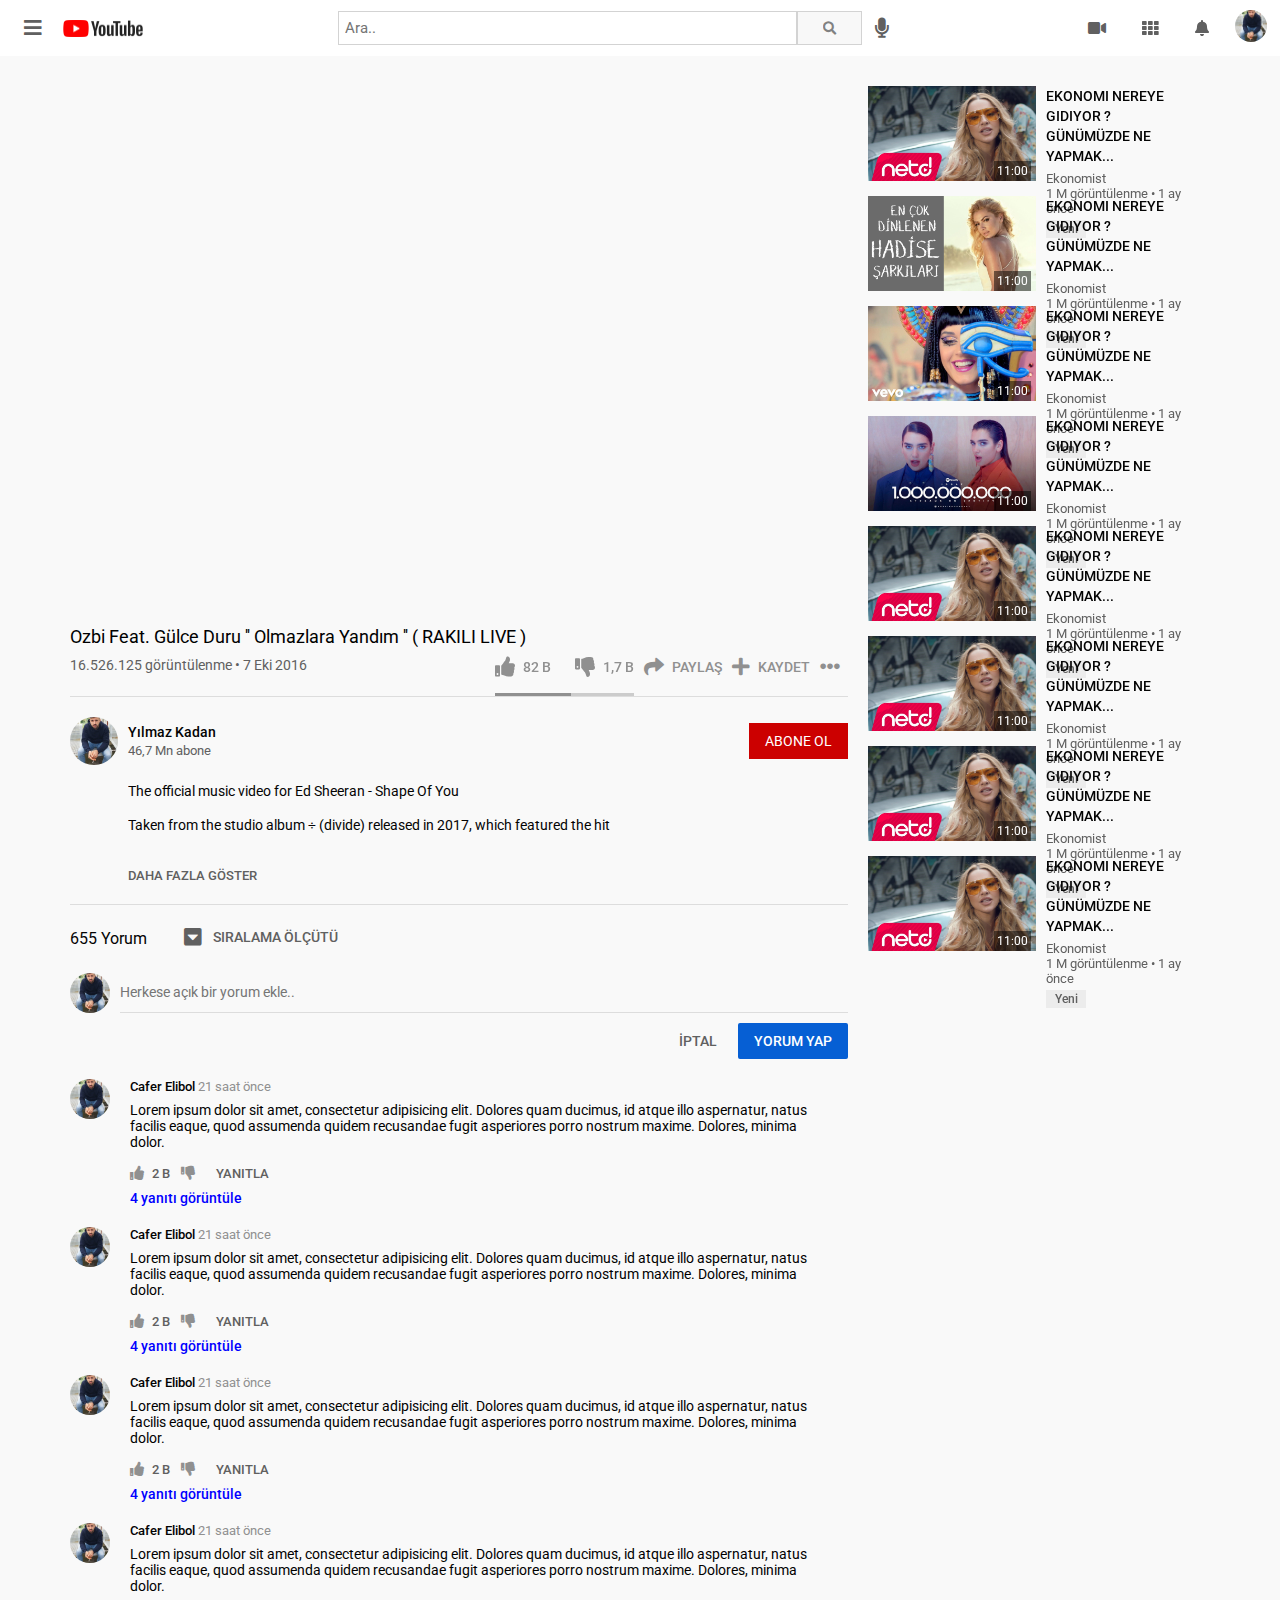
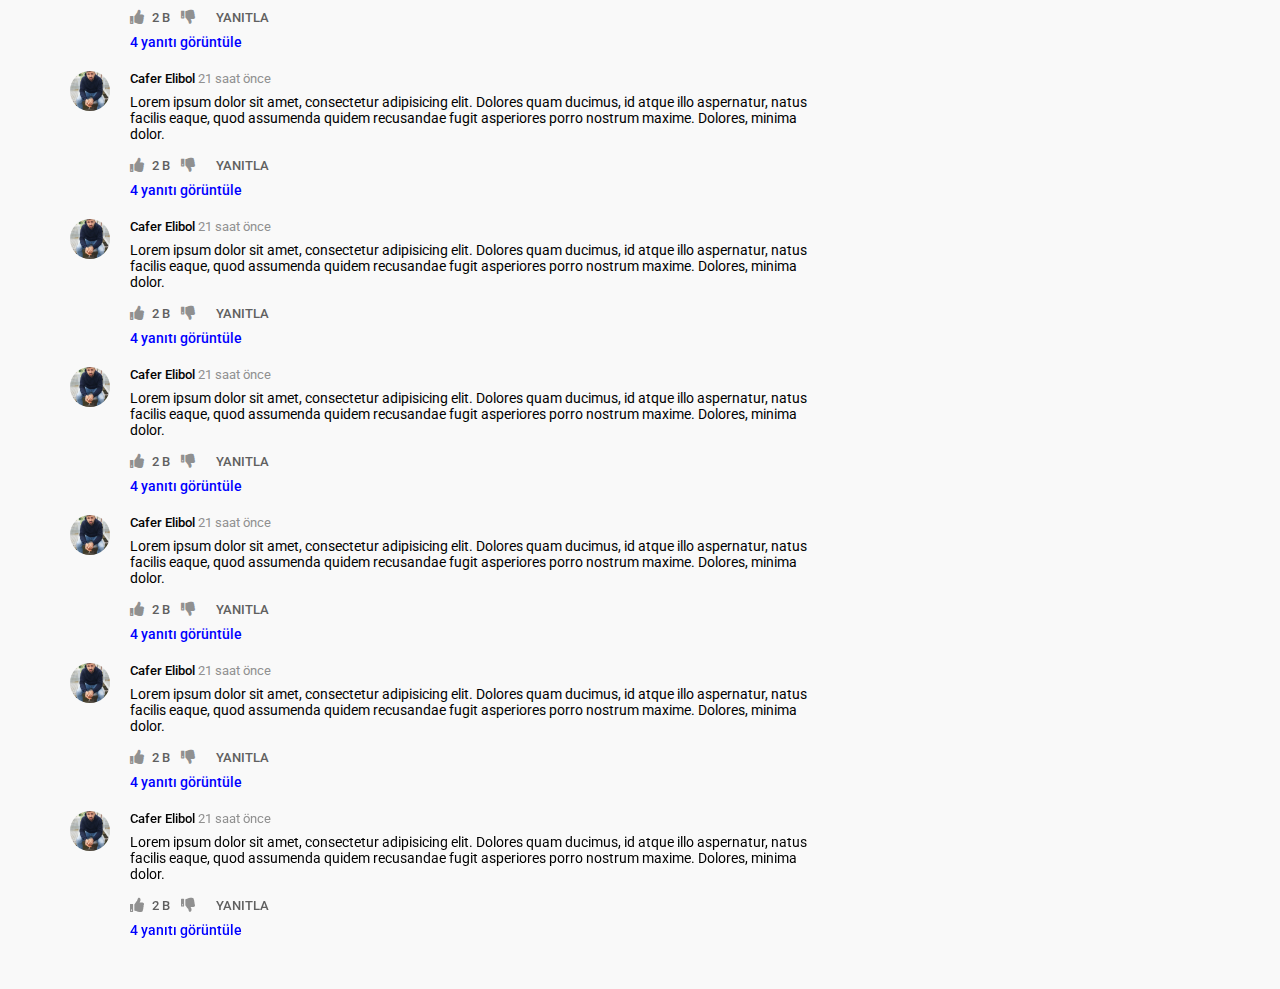
==== video-details.html @ dce6802c "Version one , not include responsive" ====
<!DOCTYPE html>
<html lang="en">

<head>
    <meta charset="UTF-8">
    <meta name="viewport" content="width=device-width, initial-scale=1.0">
    <link rel="stylesheet" href="style/style.css">
    <link rel="stylesheet" href="style/video-details.css">
    <link rel="stylesheet" href="https://cdnjs.cloudflare.com/ajax/libs/font-awesome/5.15.2/css/all.min.css">
    <title>Youtube Website Design</title>
</head>

<body>
    <header class="header-top">
        <div class="container">
            <div class="logo">
                <i class="fas fa-bars" id="bars"></i>
                <a href="index.html"><img src="img/YouTube-Logo.png" alt=""></a>
            </div>
            <div class="search-box">
                <form action="">
                    <input type="text" placeholder="Ara..">
                    <button type="submit"><i class="fas fa-search"></i></button>
                    <a href=""><i class="fas fa-microphone"></i></a>
                </form>
            </div>
            <nav class="header-nav">
                <ul>
                    <li>
                        <a href=""><i class="fas fa-video"></i></a>
                    </li>
                    <li>
                        <a href=""><i class="fas fa-th"></i></a>
                    </li>
                    <li>
                        <a href=""><i class="fas fa-bell"></i></a>
                    </li>
                    <li>
                        <a href=""><img src="img/avatar.jpg" alt="" class="avatar-img"></a>
                    </li>
                </ul>
            </nav>
        </div>
    </header>
    <!-- HEADER FINISH -->

    <!-- SIDEBAR -->
    <main class="main">
        <div class="sidebar video-details-sidebar">
            <ul>
                <li>
                    <a href="index.html">
                        <i class="fas fa-home"></i>
                        <span>Ana Sayfa</span>
                    </a>
                </li>
                <li>
                    <a href="">
                        <i class="fas fa-fire"></i>
                        <span>Trendler</span>
                    </a>
                </li>
                <li>
                    <a href="">
                        <i class="fab fa-youtube"></i>
                        <span>Abonelikler</span>
                    </a>
                </li>
            </ul>
            <hr>
            <ul>
                <li>
                    <a href="">
                        <i class="fas fa-book"></i>
                        <span>Kitaplık</span>
                    </a>
                </li>
                <li>
                    <a href="">
                        <i class="fas fa-history"></i>
                        <span>Geçmiş</span>
                    </a>
                </li>
                <li>
                    <a href="">
                        <i class="fas fa-play"></i>
                        <span>Videolarınız</span>
                    </a>
                </li>
                <li>
                    <a href="">
                        <i class="fas fa-history"></i>
                        <span>Daha sonra izle</span>
                    </a>
                </li>
                <li>
                    <a href="">
                        <i class="fas fa-thumbs-up"></i>
                        <span>Beğendiğim videolar</span>
                    </a>
                </li>
                <li>
                    <a href="">
                        <i class="fas fa-chevron-down"></i>
                        <span>Daha fazla göster</span>
                    </a>
                </li>
            </ul>
            <hr>
            <ul class="subscribe-list">
                <li>
                    <h5>ABONELİKLER</h5>
                </li>
                <li>
                    <a href=""> <img src="img/avatar.jpg" alt="" class="avatar-img">
                        <span>Kafalar</span>
                        <i class="fas fa-satellite-dish stream"></i>
                    </a>
                </li>
                <li>
                    <a href=""> <img src="img/avatar.jpg" alt="" class="avatar-img">
                        <span>Kafalar</span></a>
                </li>
                <li>
                    <a href=""> <img src="img/avatar.jpg" alt="" class="avatar-img">
                        <span>Kafalar</span></a>
                </li>
                <li>
                    <a href=""> <img src="img/avatar.jpg" alt="" class="avatar-img">
                        <span>Kafalar</span></a>
                </li>
                <li>
                    <a href=""> <img src="img/avatar.jpg" alt="" class="avatar-img">
                        <span>Kafalar</span></a>
                </li>
                <li>
                    <a href=""> <img src="img/avatar.jpg" alt="" class="avatar-img">
                        <span>Kafalar</span></a>
                </li>
                <li>
                    <a href=""> <img src="img/avatar.jpg" alt="" class="avatar-img">
                        <span>Kafalar</span></a>
                </li>
            </ul>
        </div>
        <!-- SIDEBAR FINISH -->
        <!-- CONTENT  -->
        <div class="content">
            <div class="left-section">
                <div class="video">
                    <iframe width="100%" height="100%" src="https://www.youtube.com/embed/ZiZeIERGuvA" frameborder="0"
                        allow="accelerometer; autoplay; clipboard-write; encrypted-media; gyroscope; picture-in-picture"
                        allowfullscreen></iframe>
                </div>
                <div class="video-meta">
                    <div class="meta">
                        <h2 class="video-title">Ozbi Feat. Gülce Duru '' Olmazlara Yandım '' ( RAKILI LIVE )</h2>
                        <div class="analytics">
                            <div class="view">
                                <span class="video-view">16.526.125 görüntülenme</span>
                                <span class="video-time"> • 7 Eki 2016</span>
                            </div>
                            <div class="analytics-icon">
                                <div class="like-dislike">
                                    <span class="align-span">
                                        <i class="fas fa-thumbs-up"></i>
                                        <span>82 B</span>
                                    </span>
                                    <span class="align-span">
                                        <i class="fas fa-thumbs-down"></i>
                                        <span class="dislike-span">1,7 B</span>
                                    </span>
                                </div>
                                <span class="">
                                    <span class="align-span">
                                        <i class="fas fa-share"></i>
                                        <span>PAYLAŞ</span>
                                    </span>
                                </span>
                                <span class="">
                                    <span class="align-span">
                                        <i class="fas fa-plus"></i>
                                        <span>KAYDET</span>
                                    </span>
                                </span>
                                <i class="fas fa-ellipsis-h"></i>
                            </div>
                        </div>
                    </div>
                </div>
                <!-- VIDEO DESCRIPTION START -->
                <div class="video-description">
                    <div class="video-info">
                        <img src="img/avatar.jpg" alt="" class="video-avatar">
                        <div class="video-author">
                            <a href="">
                                <h3>Yılmaz Kadan</h3>
                            </a>
                            <span>46,7 Mn abone</span>
                        </div>
                        <a href="" class="subscribe-button">Abone Ol</a>
                    </div>
                    <div class="video-text">
                        <p>The official music video for Ed Sheeran - Shape Of You</p>
                        <p>Taken from the studio album ÷ (divide) released in 2017, which featured the hit singles
                            'Castle on the Hill', 'Shape of You', 'Galway Girl', ‘Perfect’ & 'Happier'. </p>
                        <br>
                        <p>Subscribe to the Ed Sheeran channel for all the best and latest official music videos, behind
                            the scenes and live performances. 
                            http://bit.ly/SubscribeToEdSheeran​ </p>
                    </div>
                    <span class="show-more">DAHA FAZLA GÖSTER</span>
                </div>
                <!-- VIDEO DESCRIPTION FINISH -->
                <!-- ADD COMMENT SECTION -->
                <div class="add-comment">
                    <div class="comment-analytics">
                        <span class="comment-count">655 Yorum</span>
                        <span class="comment-ranking">
                            <i class="fas fa-caret-square-down"></i>
                            <span>Sıralama Ölçütü</span>
                        </span>
                    </div>
                    <div class="comment-inputs">
                        <form action="">
                            <div class="inputs">
                                <img src="img/avatar.jpg" alt="" class="avatar-img">
                                <input type="text" class="comment-input" placeholder="Herkese açık bir yorum ekle..">
                            </div>
                            <div class="buttons">
                                <a href="" class="btn" id="cancel-button">İPTAL</a>
                                <a href="" class="btn btn-blue" id="send-comment-button">YORUM YAP</a>
                            </div>
                        </form>
                    </div>
                </div>
                <!-- ADD COMMENT SECTION FINISH -->
                <!-- COMMENTS -->
                <div class="comments">
                    <div class="comment-main">
                        <div class="comment">
                            <img src="img/avatar.jpg" alt="" class="avatar-img">
                            <div class="comment-include">
                                <div class="header">
                                    <span class="comment-name">Cafer Elibol</span>
                                    <span class="comment-date">21 saat önce</span>
                                </div>
                                <p class="comment-p">
                                    Lorem ipsum dolor sit amet, consectetur adipisicing elit. Dolores quam ducimus,
                                    id
                                    atque
                                    illo aspernatur, natus facilis eaque, quod assumenda quidem recusandae fugit
                                    asperiores
                                    porro nostrum maxime. Dolores, minima dolor.
                                </p>
                                <div class="like-dislike">
                                    <i class="fas fa-thumbs-up"></i><span>2 B</span>
                                    <i class="fas fa-thumbs-down"></i>
                                    <span class="reply" id="reply">YANITLA</span>
                                    <div class="reply-dialog">
                                        <form action="">
                                            <div class="inputs">
                                                <img src="img/avatar.jpg" alt="" class="avatar-img">
                                                <input type="text" class="comment-input"
                                                    placeholder="Herkese açık bir yorum ekle..">
                                            </div>
                                            <div class="buttons">
                                                <a href="" class="btn" id="cancel-button">İPTAL</a>
                                                <a href="" class="btn btn-blue" id="send-comment-button">YORUM YAP</a>
                                            </div>
                                        </form>
                                    </div>
                                </div>
                                <span class="show-sub-comment" id="show-sub-comment">4 yanıtı görüntüle</span>                               
                            </div>
                        </div>    
                    </div>
                    
                    <div class="comment-main sub-comment">
                        <div class="comment">
                            <img src="img/avatar.jpg" alt="" class="avatar-img">
                            <div class="comment-include">
                                <div class="header">
                                    <span class="comment-name">Cafer Elibol</span>
                                    <span class="comment-date">21 saat önce</span>
                                </div>
                                <p class="comment-p">
                                    Lorem ipsum dolor sit amet, consectetur adipisicing elit. Dolores quam ducimus,
                                    id
                                    atque
                                    illo aspernatur, natus facilis eaque, quod assumenda quidem recusandae fugit
                                    asperiores
                                    porro nostrum maxime. Dolores, minima dolor.
                                </p>
                                <div class="like-dislike">
                                    <i class="fas fa-thumbs-up"></i><span>2 B</span>
                                    <i class="fas fa-thumbs-down"></i>
                                    <span class="reply" id="reply">YANITLA</span>
                                    <div class="reply-dialog">
                                        <form action="">
                                            <div class="inputs">
                                                <img src="img/avatar.jpg" alt="" class="avatar-img">
                                                <input type="text" class="comment-input"
                                                    placeholder="Herkese açık bir yorum ekle..">
                                            </div>
                                            <div class="buttons">
                                                <a href="" class="btn" id="cancel-button">İPTAL</a>
                                                <a href="" class="btn btn-blue" id="send-comment-button">YORUM YAP</a>
                                            </div>
                                        </form>
                                    </div>
                                </div>
                            </div>
                        </div>
                        <div class="comment">
                            <img src="img/avatar.jpg" alt="" class="avatar-img">
                            <div class="comment-include">
                                <div class="header">
                                    <span class="comment-name">Cafer Elibol</span>
                                    <span class="comment-date">21 saat önce</span>
                                </div>
                                <p class="comment-p">
                                    Lorem ipsum dolor sit amet, consectetur adipisicing elit. Dolores quam ducimus,
                                    id
                                    atque
                                    illo aspernatur, natus facilis eaque, quod assumenda quidem recusandae fugit
                                    asperiores
                                    porro nostrum maxime. Dolores, minima dolor.
                                </p>
                                <div class="like-dislike">
                                    <i class="fas fa-thumbs-up"></i><span>2 B</span>
                                    <i class="fas fa-thumbs-down"></i>
                                    <span class="reply" id="reply">YANITLA</span>
                                    <div class="reply-dialog">
                                        <form action="">
                                            <div class="inputs">
                                                <img src="img/avatar.jpg" alt="" class="avatar-img">
                                                <input type="text" class="comment-input"
                                                    placeholder="Herkese açık bir yorum ekle..">
                                            </div>
                                            <div class="buttons">
                                                <a href="" class="btn" id="cancel-button">İPTAL</a>
                                                <a href="" class="btn btn-blue" id="send-comment-button">YORUM YAP</a>
                                            </div>
                                        </form>
                                    </div>
                                </div>
                            </div>
                        </div>
                    </div>
                    <div class="comment-main">
                        <div class="comment">
                            <img src="img/avatar.jpg" alt="" class="avatar-img">
                            <div class="comment-include">
                                <div class="header">
                                    <span class="comment-name">Cafer Elibol</span>
                                    <span class="comment-date">21 saat önce</span>
                                </div>
                                <p class="comment-p">
                                    Lorem ipsum dolor sit amet, consectetur adipisicing elit. Dolores quam ducimus,
                                    id
                                    atque
                                    illo aspernatur, natus facilis eaque, quod assumenda quidem recusandae fugit
                                    asperiores
                                    porro nostrum maxime. Dolores, minima dolor.
                                </p>
                                <div class="like-dislike">
                                    <i class="fas fa-thumbs-up"></i><span>2 B</span>
                                    <i class="fas fa-thumbs-down"></i>
                                    <span class="reply" id="reply">YANITLA</span>
                                    <div class="reply-dialog">
                                        <form action="">
                                            <div class="inputs">
                                                <img src="img/avatar.jpg" alt="" class="avatar-img">
                                                <input type="text" class="comment-input"
                                                    placeholder="Herkese açık bir yorum ekle..">
                                            </div>
                                            <div class="buttons">
                                                <a href="" class="btn" id="cancel-button">İPTAL</a>
                                                <a href="" class="btn btn-blue" id="send-comment-button">YORUM YAP</a>
                                            </div>
                                        </form>
                                    </div>
                                </div>
                                <span class="show-sub-comment" id="show-sub-comment">4 yanıtı görüntüle</span>                               
                            </div>
                        </div>    
                    </div>
                    <div class="comment-main">
                        <div class="comment">
                            <img src="img/avatar.jpg" alt="" class="avatar-img">
                            <div class="comment-include">
                                <div class="header">
                                    <span class="comment-name">Cafer Elibol</span>
                                    <span class="comment-date">21 saat önce</span>
                                </div>
                                <p class="comment-p">
                                    Lorem ipsum dolor sit amet, consectetur adipisicing elit. Dolores quam ducimus,
                                    id
                                    atque
                                    illo aspernatur, natus facilis eaque, quod assumenda quidem recusandae fugit
                                    asperiores
                                    porro nostrum maxime. Dolores, minima dolor.
                                </p>
                                <div class="like-dislike">
                                    <i class="fas fa-thumbs-up"></i><span>2 B</span>
                                    <i class="fas fa-thumbs-down"></i>
                                    <span class="reply" id="reply">YANITLA</span>
                                    <div class="reply-dialog">
                                        <form action="">
                                            <div class="inputs">
                                                <img src="img/avatar.jpg" alt="" class="avatar-img">
                                                <input type="text" class="comment-input"
                                                    placeholder="Herkese açık bir yorum ekle..">
                                            </div>
                                            <div class="buttons">
                                                <a href="" class="btn" id="cancel-button">İPTAL</a>
                                                <a href="" class="btn btn-blue" id="send-comment-button">YORUM YAP</a>
                                            </div>
                                        </form>
                                    </div>
                                </div>
                                <span class="show-sub-comment" id="show-sub-comment">4 yanıtı görüntüle</span>                               
                            </div>
                        </div>    
                    </div>
                    <div class="comment-main">
                        <div class="comment">
                            <img src="img/avatar.jpg" alt="" class="avatar-img">
                            <div class="comment-include">
                                <div class="header">
                                    <span class="comment-name">Cafer Elibol</span>
                                    <span class="comment-date">21 saat önce</span>
                                </div>
                                <p class="comment-p">
                                    Lorem ipsum dolor sit amet, consectetur adipisicing elit. Dolores quam ducimus,
                                    id
                                    atque
                                    illo aspernatur, natus facilis eaque, quod assumenda quidem recusandae fugit
                                    asperiores
                                    porro nostrum maxime. Dolores, minima dolor.
                                </p>
                                <div class="like-dislike">
                                    <i class="fas fa-thumbs-up"></i><span>2 B</span>
                                    <i class="fas fa-thumbs-down"></i>
                                    <span class="reply" id="reply">YANITLA</span>
                                    <div class="reply-dialog">
                                        <form action="">
                                            <div class="inputs">
                                                <img src="img/avatar.jpg" alt="" class="avatar-img">
                                                <input type="text" class="comment-input"
                                                    placeholder="Herkese açık bir yorum ekle..">
                                            </div>
                                            <div class="buttons">
                                                <a href="" class="btn" id="cancel-button">İPTAL</a>
                                                <a href="" class="btn btn-blue" id="send-comment-button">YORUM YAP</a>
                                            </div>
                                        </form>
                                    </div>
                                </div>
                                <span class="show-sub-comment" id="show-sub-comment">4 yanıtı görüntüle</span>                               
                            </div>
                        </div>    
                    </div>
                    <div class="comment-main">
                        <div class="comment">
                            <img src="img/avatar.jpg" alt="" class="avatar-img">
                            <div class="comment-include">
                                <div class="header">
                                    <span class="comment-name">Cafer Elibol</span>
                                    <span class="comment-date">21 saat önce</span>
                                </div>
                                <p class="comment-p">
                                    Lorem ipsum dolor sit amet, consectetur adipisicing elit. Dolores quam ducimus,
                                    id
                                    atque
                                    illo aspernatur, natus facilis eaque, quod assumenda quidem recusandae fugit
                                    asperiores
                                    porro nostrum maxime. Dolores, minima dolor.
                                </p>
                                <div class="like-dislike">
                                    <i class="fas fa-thumbs-up"></i><span>2 B</span>
                                    <i class="fas fa-thumbs-down"></i>
                                    <span class="reply" id="reply">YANITLA</span>
                                    <div class="reply-dialog">
                                        <form action="">
                                            <div class="inputs">
                                                <img src="img/avatar.jpg" alt="" class="avatar-img">
                                                <input type="text" class="comment-input"
                                                    placeholder="Herkese açık bir yorum ekle..">
                                            </div>
                                            <div class="buttons">
                                                <a href="" class="btn" id="cancel-button">İPTAL</a>
                                                <a href="" class="btn btn-blue" id="send-comment-button">YORUM YAP</a>
                                            </div>
                                        </form>
                                    </div>
                                </div>
                                <span class="show-sub-comment" id="show-sub-comment">4 yanıtı görüntüle</span>                               
                            </div>
                        </div>    
                    </div>
                    <div class="comment-main">
                        <div class="comment">
                            <img src="img/avatar.jpg" alt="" class="avatar-img">
                            <div class="comment-include">
                                <div class="header">
                                    <span class="comment-name">Cafer Elibol</span>
                                    <span class="comment-date">21 saat önce</span>
                                </div>
                                <p class="comment-p">
                                    Lorem ipsum dolor sit amet, consectetur adipisicing elit. Dolores quam ducimus,
                                    id
                                    atque
                                    illo aspernatur, natus facilis eaque, quod assumenda quidem recusandae fugit
                                    asperiores
                                    porro nostrum maxime. Dolores, minima dolor.
                                </p>
                                <div class="like-dislike">
                                    <i class="fas fa-thumbs-up"></i><span>2 B</span>
                                    <i class="fas fa-thumbs-down"></i>
                                    <span class="reply" id="reply">YANITLA</span>
                                    <div class="reply-dialog">
                                        <form action="">
                                            <div class="inputs">
                                                <img src="img/avatar.jpg" alt="" class="avatar-img">
                                                <input type="text" class="comment-input"
                                                    placeholder="Herkese açık bir yorum ekle..">
                                            </div>
                                            <div class="buttons">
                                                <a href="" class="btn" id="cancel-button">İPTAL</a>
                                                <a href="" class="btn btn-blue" id="send-comment-button">YORUM YAP</a>
                                            </div>
                                        </form>
                                    </div>
                                </div>
                                <span class="show-sub-comment" id="show-sub-comment">4 yanıtı görüntüle</span>                               
                            </div>
                        </div>    
                    </div>
                    <div class="comment-main">
                        <div class="comment">
                            <img src="img/avatar.jpg" alt="" class="avatar-img">
                            <div class="comment-include">
                                <div class="header">
                                    <span class="comment-name">Cafer Elibol</span>
                                    <span class="comment-date">21 saat önce</span>
                                </div>
                                <p class="comment-p">
                                    Lorem ipsum dolor sit amet, consectetur adipisicing elit. Dolores quam ducimus,
                                    id
                                    atque
                                    illo aspernatur, natus facilis eaque, quod assumenda quidem recusandae fugit
                                    asperiores
                                    porro nostrum maxime. Dolores, minima dolor.
                                </p>
                                <div class="like-dislike">
                                    <i class="fas fa-thumbs-up"></i><span>2 B</span>
                                    <i class="fas fa-thumbs-down"></i>
                                    <span class="reply" id="reply">YANITLA</span>
                                    <div class="reply-dialog">
                                        <form action="">
                                            <div class="inputs">
                                                <img src="img/avatar.jpg" alt="" class="avatar-img">
                                                <input type="text" class="comment-input"
                                                    placeholder="Herkese açık bir yorum ekle..">
                                            </div>
                                            <div class="buttons">
                                                <a href="" class="btn" id="cancel-button">İPTAL</a>
                                                <a href="" class="btn btn-blue" id="send-comment-button">YORUM YAP</a>
                                            </div>
                                        </form>
                                    </div>
                                </div>
                                <span class="show-sub-comment" id="show-sub-comment">4 yanıtı görüntüle</span>                               
                            </div>
                        </div>    
                    </div>
                    <div class="comment-main">
                        <div class="comment">
                            <img src="img/avatar.jpg" alt="" class="avatar-img">
                            <div class="comment-include">
                                <div class="header">
                                    <span class="comment-name">Cafer Elibol</span>
                                    <span class="comment-date">21 saat önce</span>
                                </div>
                                <p class="comment-p">
                                    Lorem ipsum dolor sit amet, consectetur adipisicing elit. Dolores quam ducimus,
                                    id
                                    atque
                                    illo aspernatur, natus facilis eaque, quod assumenda quidem recusandae fugit
                                    asperiores
                                    porro nostrum maxime. Dolores, minima dolor.
                                </p>
                                <div class="like-dislike">
                                    <i class="fas fa-thumbs-up"></i><span>2 B</span>
                                    <i class="fas fa-thumbs-down"></i>
                                    <span class="reply" id="reply">YANITLA</span>
                                    <div class="reply-dialog">
                                        <form action="">
                                            <div class="inputs">
                                                <img src="img/avatar.jpg" alt="" class="avatar-img">
                                                <input type="text" class="comment-input"
                                                    placeholder="Herkese açık bir yorum ekle..">
                                            </div>
                                            <div class="buttons">
                                                <a href="" class="btn" id="cancel-button">İPTAL</a>
                                                <a href="" class="btn btn-blue" id="send-comment-button">YORUM YAP</a>
                                            </div>
                                        </form>
                                    </div>
                                </div>
                                <span class="show-sub-comment" id="show-sub-comment">4 yanıtı görüntüle</span>                               
                            </div>
                        </div>    
                    </div>
                    <div class="comment-main">
                        <div class="comment">
                            <img src="img/avatar.jpg" alt="" class="avatar-img">
                            <div class="comment-include">
                                <div class="header">
                                    <span class="comment-name">Cafer Elibol</span>
                                    <span class="comment-date">21 saat önce</span>
                                </div>
                                <p class="comment-p">
                                    Lorem ipsum dolor sit amet, consectetur adipisicing elit. Dolores quam ducimus,
                                    id
                                    atque
                                    illo aspernatur, natus facilis eaque, quod assumenda quidem recusandae fugit
                                    asperiores
                                    porro nostrum maxime. Dolores, minima dolor.
                                </p>
                                <div class="like-dislike">
                                    <i class="fas fa-thumbs-up"></i><span>2 B</span>
                                    <i class="fas fa-thumbs-down"></i>
                                    <span class="reply" id="reply">YANITLA</span>
                                    <div class="reply-dialog">
                                        <form action="">
                                            <div class="inputs">
                                                <img src="img/avatar.jpg" alt="" class="avatar-img">
                                                <input type="text" class="comment-input"
                                                    placeholder="Herkese açık bir yorum ekle..">
                                            </div>
                                            <div class="buttons">
                                                <a href="" class="btn" id="cancel-button">İPTAL</a>
                                                <a href="" class="btn btn-blue" id="send-comment-button">YORUM YAP</a>
                                            </div>
                                        </form>
                                    </div>
                                </div>
                                <span class="show-sub-comment" id="show-sub-comment">4 yanıtı görüntüle</span>                               
                            </div>
                        </div>    
                    </div>
                    <div class="comment-main">
                        <div class="comment">
                            <img src="img/avatar.jpg" alt="" class="avatar-img">
                            <div class="comment-include">
                                <div class="header">
                                    <span class="comment-name">Cafer Elibol</span>
                                    <span class="comment-date">21 saat önce</span>
                                </div>
                                <p class="comment-p">
                                    Lorem ipsum dolor sit amet, consectetur adipisicing elit. Dolores quam ducimus,
                                    id
                                    atque
                                    illo aspernatur, natus facilis eaque, quod assumenda quidem recusandae fugit
                                    asperiores
                                    porro nostrum maxime. Dolores, minima dolor.
                                </p>
                                <div class="like-dislike">
                                    <i class="fas fa-thumbs-up"></i><span>2 B</span>
                                    <i class="fas fa-thumbs-down"></i>
                                    <span class="reply" id="reply">YANITLA</span>
                                    <div class="reply-dialog">
                                        <form action="">
                                            <div class="inputs">
                                                <img src="img/avatar.jpg" alt="" class="avatar-img">
                                                <input type="text" class="comment-input"
                                                    placeholder="Herkese açık bir yorum ekle..">
                                            </div>
                                            <div class="buttons">
                                                <a href="" class="btn" id="cancel-button">İPTAL</a>
                                                <a href="" class="btn btn-blue" id="send-comment-button">YORUM YAP</a>
                                            </div>
                                        </form>
                                    </div>
                                </div>
                                <span class="show-sub-comment" id="show-sub-comment">4 yanıtı görüntüle</span>                               
                            </div>
                        </div>    
                    </div>
                </div>
                <!-- COMMENTS FINISH -->
            </div>
            <!-- RIGHT SIDEBAR -->
            <div class="right-video-sidebar">
                <div class="box mini-box">
                    <div class="img">
                        <a href="video-details.html">
                            <img src="img/maxresdefault (3).jpg" alt="" class="video-img">
                            <span class="time">11:00</span>
                        </a>
                    </div>
                    <div class="video-info">
                        <div class="meta">
                            <a href="video-details.html">
                                <h2 class="video-title">Ekonomi Nereye Gidiyor ? Günümüzde ne yapmak...</h2>
                            </a>
                            <a href="">
                                <h4 class="video-author">Ekonomist</h4>
                            </a>
                            <div class="analytics">
                                <span class="video-view">1 M görüntülenme</span>
                                <span class="video-time"> • 1 ay önce</span>
                            </div>
                            <span class="new">Yeni</span>
                        </div>
                    </div>
                </div>
                <div class="box mini-box">
                    <div class="img">
                        <a href="video-details.html">
                            <img src="img/maxresdefault (2).jpg" alt="" class="video-img">
                            <span class="time">11:00</span>
                        </a>
                    </div>
                    <div class="video-info">
                        <div class="meta">
                            <a href="video-details.html">
                                <h2 class="video-title">Ekonomi Nereye Gidiyor ? Günümüzde ne yapmak...</h2>
                            </a>
                            <a href="">
                                <h4 class="video-author">Ekonomist</h4>
                            </a>
                            <div class="analytics">
                                <span class="video-view">1 M görüntülenme</span>
                                <span class="video-time"> • 1 ay önce</span>
                            </div>
                            <span class="new">Yeni</span>
                        </div>
                    </div>
                </div>
                <div class="box mini-box">
                    <div class="img">
                        <a href="video-details.html">
                            <img src="img/katy_perry.jpg" alt="" class="video-img">
                            <span class="time">11:00</span>
                        </a>
                    </div>
                    <div class="video-info">
                        <div class="meta">
                            <a href="video-details.html">
                                <h2 class="video-title">Ekonomi Nereye Gidiyor ? Günümüzde ne yapmak...</h2>
                            </a>
                            <a href="">
                                <h4 class="video-author">Ekonomist</h4>
                            </a>
                            <div class="analytics">
                                <span class="video-view">1 M görüntülenme</span>
                                <span class="video-time"> • 1 ay önce</span>
                            </div>
                            <span class="new">Yeni</span>
                        </div>
                    </div>
                </div>
                <div class="box mini-box">
                    <div class="img">
                        <a href="video-details.html">
                            <img src="img/EbikqEaX0As7xdu.jpg" alt="" class="video-img">
                            <span class="time">11:00</span>
                        </a>
                    </div>
                    <div class="video-info">
                        <div class="meta">
                            <a href="video-details.html">
                                <h2 class="video-title">Ekonomi Nereye Gidiyor ? Günümüzde ne yapmak...</h2>
                            </a>
                            <a href="">
                                <h4 class="video-author">Ekonomist</h4>
                            </a>
                            <div class="analytics">
                                <span class="video-view">1 M görüntülenme</span>
                                <span class="video-time"> • 1 ay önce</span>
                            </div>
                            <span class="new">Yeni</span>
                        </div>
                    </div>
                </div>
                <div class="box mini-box">
                    <div class="img">
                        <a href="video-details.html">
                            <img src="img/maxresdefault (3).jpg" alt="" class="video-img">
                            <span class="time">11:00</span>
                        </a>
                    </div>
                    <div class="video-info">
                        <div class="meta">
                            <a href="video-details.html">
                                <h2 class="video-title">Ekonomi Nereye Gidiyor ? Günümüzde ne yapmak...</h2>
                            </a>
                            <a href="">
                                <h4 class="video-author">Ekonomist</h4>
                            </a>
                            <div class="analytics">
                                <span class="video-view">1 M görüntülenme</span>
                                <span class="video-time"> • 1 ay önce</span>
                            </div>
                            <span class="new">Yeni</span>
                        </div>
                    </div>
                </div>
                <div class="box mini-box">
                    <div class="img">
                        <a href="video-details.html">
                            <img src="img/maxresdefault (3).jpg" alt="" class="video-img">
                            <span class="time">11:00</span>
                        </a>
                    </div>
                    <div class="video-info">
                        <div class="meta">
                            <a href="video-details.html">
                                <h2 class="video-title">Ekonomi Nereye Gidiyor ? Günümüzde ne yapmak...</h2>
                            </a>
                            <a href="">
                                <h4 class="video-author">Ekonomist</h4>
                            </a>
                            <div class="analytics">
                                <span class="video-view">1 M görüntülenme</span>
                                <span class="video-time"> • 1 ay önce</span>
                            </div>
                            <span class="new">Yeni</span>
                        </div>
                    </div>
                </div>
                <div class="box mini-box">
                    <div class="img">
                        <a href="video-details.html">
                            <img src="img/maxresdefault (3).jpg" alt="" class="video-img">
                            <span class="time">11:00</span>
                        </a>
                    </div>
                    <div class="video-info">
                        <div class="meta">
                            <a href="video-details.html">
                                <h2 class="video-title">Ekonomi Nereye Gidiyor ? Günümüzde ne yapmak...</h2>
                            </a>
                            <a href="">
                                <h4 class="video-author">Ekonomist</h4>
                            </a>
                            <div class="analytics">
                                <span class="video-view">1 M görüntülenme</span>
                                <span class="video-time"> • 1 ay önce</span>
                            </div>
                            <span class="new">Yeni</span>
                        </div>
                    </div>
                </div>
                <div class="box mini-box">
                    <div class="img">
                        <a href="video-details.html">
                            <img src="img/maxresdefault (3).jpg" alt="" class="video-img">
                            <span class="time">11:00</span>
                        </a>
                    </div>
                    <div class="video-info">
                        <div class="meta">
                            <a href="video-details.html">
                                <h2 class="video-title">Ekonomi Nereye Gidiyor ? Günümüzde ne yapmak...</h2>
                            </a>
                            <a href="">
                                <h4 class="video-author">Ekonomist</h4>
                            </a>
                            <div class="analytics">
                                <span class="video-view">1 M görüntülenme</span>
                                <span class="video-time"> • 1 ay önce</span>
                            </div>
                            <span class="new">Yeni</span>
                        </div>
                    </div>
                </div>
            </div>
        </div>
        <!-- CONTENT FINISH -->
    </main>

</body>
<script type="text/javascript" src="js/script.js"></script>

</html>
---- style/style.css ----
@import url("https://fonts.googleapis.com/css2?family=Roboto:wght@300;400;500&display=swap");
* {
  margin: 0;
  padding: 0;
  -webkit-box-sizing: border-box;
          box-sizing: border-box;
  font-family: 'Roboto', Arial, sans-serif;
}

body, html {
  background-color: #F9F9F9;
  height: 100%;
}

a {
  text-decoration: none;
}

i {
  color: #606060;
}

.container {
  max-width: 98%;
  margin: 0px auto;
}

.avatar-img {
  width: 32px;
  height: 32px;
  border-radius: 50%;
}

.header-top {
  background-color: #fff;
  position: -webkit-sticky;
  position: sticky;
  top: 0;
  z-index: 3;
  width: 100%;
}

.header-top .container {
  display: -webkit-box;
  display: -ms-flexbox;
  display: flex;
  -webkit-box-pack: justify;
      -ms-flex-pack: justify;
          justify-content: space-between;
  height: 56px;
  -webkit-box-align: center;
      -ms-flex-align: center;
          align-items: center;
}

.header-top .container i:not(.fa-search) {
  font-size: 16px;
  width: 40px;
  height: 40px;
  display: -webkit-box;
  display: -ms-flexbox;
  display: flex;
  -webkit-box-pack: center;
      -ms-flex-pack: center;
          justify-content: center;
  -webkit-box-align: center;
      -ms-flex-align: center;
          align-items: center;
}

.header-top .container .logo {
  display: -webkit-box;
  display: -ms-flexbox;
  display: flex;
  -webkit-box-align: center;
      -ms-flex-align: center;
          align-items: center;
  margin-right: 20px;
}

.header-top .container .logo .fas.fa-bars {
  font-weight: 600;
  height: 40px;
  width: 40px;
  display: -webkit-box;
  display: -ms-flexbox;
  display: flex;
  -webkit-box-align: center;
      -ms-flex-align: center;
          align-items: center;
  -webkit-box-pack: center;
      -ms-flex-pack: center;
          justify-content: center;
  color: #606060;
  margin-right: 10px;
  font-size: 20px;
  cursor: pointer;
}

.header-top .container .logo img {
  margin-top: 5px;
  max-width: 80px;
  height: auto;
}

.header-top .container .search-box {
  width: 45%;
  height: 36px;
  display: -webkit-box;
  display: -ms-flexbox;
  display: flex;
  -webkit-box-pack: center;
      -ms-flex-pack: center;
          justify-content: center;
}

.header-top .container .search-box form {
  display: -webkit-box;
  display: -ms-flexbox;
  display: flex;
  -webkit-box-align: center;
      -ms-flex-align: center;
          align-items: center;
  -ms-flex-pack: distribute;
      justify-content: space-around;
  width: 100%;
}

.header-top .container .search-box form input[type="text"] {
  -webkit-box-flex: 1;
      -ms-flex: 1;
          flex: 1;
  height: 34px;
  padding: 2px 6px;
  font-size: 15px;
  border: 1px solid #d3d3d3;
}

.header-top .container .search-box form input[type="text"]:focus {
  outline: none;
}

.header-top .container .search-box form button {
  height: 34px;
  width: 65px;
  background-color: #f8f8f8;
  border: 1px solid #d3d3d3;
  cursor: pointer;
}

.header-top .container .search-box form button i {
  color: #333;
  opacity: .6;
}

.header-top .container .search-box form i.fa-microphone {
  font-size: 20px;
}

.header-top .container .header-nav {
  width: 190px;
}

.header-top .container .header-nav ul {
  display: -webkit-box;
  display: -ms-flexbox;
  display: flex;
  list-style: none;
  -webkit-box-align: center;
      -ms-flex-align: center;
          align-items: center;
  -webkit-box-pack: justify;
      -ms-flex-pack: justify;
          justify-content: space-between;
}

.header-top .container .header-nav ul li:not(:last-child) {
  position: relative;
}

.header-top .container .header-nav ul li:not(:last-child)::after {
  content: 'Deneme';
  background-color: #606060;
  color: white;
  padding: 2px 6px;
  position: absolute;
  bottom: -20px;
  -webkit-transform: translateX(-20%);
          transform: translateX(-20%);
  opacity: 0;
  -webkit-transition: all 200ms;
  transition: all 200ms;
}

.header-top .container .header-nav ul li:not(:last-child):hover::after {
  opacity: .7;
}

main.main {
  width: 100%;
  display: -webkit-box;
  display: -ms-flexbox;
  display: flex;
}

main.main div.sidebar {
  width: 250px;
  min-width: 250px;
  max-height: 93vh;
  position: fixed;
  -webkit-box-orient: vertical;
  -webkit-box-direction: normal;
      -ms-flex-direction: column;
          flex-direction: column;
  overflow: hidden;
  background-color: #fff;
}

main.main div.sidebar.hidden {
  -webkit-transform: translateX(-100%);
          transform: translateX(-100%);
}

main.main div.sidebar:hover {
  overflow-y: auto;
}

main.main div.sidebar hr {
  color: #606060;
}

main.main div.sidebar ul {
  list-style: none;
}

main.main div.sidebar ul.subscribe-list li h5 {
  color: #606060;
  font-weight: 500;
  font-size: 14px;
}

main.main div.sidebar ul.subscribe-list li a {
  display: -webkit-box;
  display: -ms-flexbox;
  display: flex;
  -webkit-box-align: center;
      -ms-flex-align: center;
          align-items: center;
  position: relative;
}

main.main div.sidebar ul.subscribe-list li a img.avatar-img {
  margin-right: 10px;
}

main.main div.sidebar ul.subscribe-list li a i.stream {
  position: absolute;
  left: 150px;
  color: red;
}

main.main div.sidebar li {
  display: -webkit-box;
  display: -ms-flexbox;
  display: flex;
  -webkit-box-align: center;
      -ms-flex-align: center;
          align-items: center;
  padding: 5px 25px;
}

main.main div.sidebar li:hover {
  background-color: #eeeeee;
}

main.main div.sidebar li:first-child {
  margin-top: 10px;
}

main.main div.sidebar li span:first-of-type {
  font-size: 15px;
}

main.main div.sidebar li a {
  color: #030303;
  display: -webkit-inline-box;
  display: -ms-inline-flexbox;
  display: inline-flex;
  -webkit-box-align: center;
      -ms-flex-align: center;
          align-items: center;
  height: 35px;
  width: 100%;
}

main.main div.sidebar li a.active i {
  color: red;
}

main.main div.sidebar li a i {
  width: 24px;
  height: 24px;
  font-size: 18px;
  display: -webkit-inline-box;
  display: -ms-inline-flexbox;
  display: inline-flex;
  -webkit-box-pack: center;
      -ms-flex-pack: center;
          justify-content: center;
  -webkit-box-align: center;
      -ms-flex-align: center;
          align-items: center;
}

main.main div.sidebar li a i:first-child {
  margin-right: 15px;
}

main.main div.mini-sidebar {
  position: fixed;
  width: 70px;
  height: 100%;
  background-color: #fff;
  display: none;
}

main.main div.mini-sidebar.show {
  display: block;
}

main.main div.mini-sidebar ul li a {
  display: -webkit-box;
  display: -ms-flexbox;
  display: flex;
  -webkit-box-orient: vertical;
  -webkit-box-direction: normal;
      -ms-flex-direction: column;
          flex-direction: column;
  -webkit-box-align: center;
      -ms-flex-align: center;
          align-items: center;
  padding: 15px;
  color: #606060;
}

main.main div.mini-sidebar ul li a.active span, main.main div.mini-sidebar ul li a.active i {
  color: red;
}

main.main div.mini-sidebar ul li a:hover {
  background-color: #eeeeee;
}

main.main div.mini-sidebar ul li a span {
  font-size: 12px;
}

main.main div.mini-sidebar ul li a i {
  font-size: 18px;
  margin-bottom: 10px;
}

main.main div.content {
  position: relative;
  padding: 30px;
  display: -webkit-box;
  display: -ms-flexbox;
  display: flex;
  -webkit-box-pack: justify;
      -ms-flex-pack: justify;
          justify-content: space-between;
  -ms-flex-wrap: wrap;
      flex-wrap: wrap;
  left: 250px;
  width: calc(100% - 250px);
}

main.main div.content.big-content {
  width: calc(100% - 70px);
  left: 70px;
}

main.main div.content .box {
  width: 24%;
  height: 300px;
}

main.main div.content .box .img {
  position: relative;
}

main.main div.content .box .img .video-img {
  max-width: 100%;
  max-height: auto;
}

main.main div.content .box .img .time {
  position: absolute;
  bottom: 5px;
  right: 5px;
  color: white;
  font-size: 12px;
  background-color: rgba(0, 0, 0, 0.5);
  padding: 3px;
}

main.main div.content .box .video-info {
  display: -webkit-box;
  display: -ms-flexbox;
  display: flex;
  margin-top: 10px;
}

main.main div.content .box .video-info a {
  margin-right: 10px;
}

main.main div.content .box .video-info a .video-info-img {
  width: 36px;
  height: 36px;
}

main.main div.content .box .video-info .meta {
  padding-right: 10px;
  display: -webkit-box;
  display: -ms-flexbox;
  display: flex;
  -webkit-box-orient: vertical;
  -webkit-box-direction: normal;
      -ms-flex-direction: column;
          flex-direction: column;
}

main.main div.content .box .video-info .meta .video-title {
  font-size: 14px;
  color: #030303;
  text-transform: uppercase;
  line-height: 20px;
  font-weight: 500;
}

main.main div.content .box .video-info .meta .video-author {
  color: #606060;
  font-weight: 400;
  margin-top: 10px;
}

main.main div.content .box .video-info .meta .analytics {
  color: #606060;
}
/*# sourceMappingURL=style.css.map */
---- style/video-details.css ----
main.main .sidebar {
  -webkit-transform: translateX(-100%);
          transform: translateX(-100%);
  -webkit-transition: 200ms ease-in-out;
  transition: 200ms ease-in-out;
  z-index: 5;
}

main.main .sidebar.hidden {
  -webkit-transform: translateX(0) !important;
          transform: translateX(0) !important;
}

main.main .content {
  width: 100% !important;
  left: 0 !important;
  padding: 30px 70px !important;
  display: -webkit-box;
  display: -ms-flexbox;
  display: flex;
}

main.main .content .left-section {
  -webkit-box-flex: 1;
      -ms-flex: 1;
          flex: 1;
  margin-right: 20px;
}

main.main .content .left-section .video {
  height: 520px;
}

main.main .content .left-section .video-meta .meta {
  margin-top: 20px;
}

main.main .content .left-section .video-meta .meta .video-title {
  font-weight: 400;
  font-size: 18px;
}

main.main .content .left-section .video-meta .meta .analytics {
  display: -webkit-box;
  display: -ms-flexbox;
  display: flex;
  -webkit-box-pack: justify;
      -ms-flex-pack: justify;
          justify-content: space-between;
  border-bottom: 1px solid #ddd;
  margin-top: 10px;
  height: 40px;
}

main.main .content .left-section .video-meta .meta .analytics .view {
  font-size: 14px;
  color: #606060;
}

main.main .content .left-section .video-meta .meta .analytics .analytics-icon {
  display: -webkit-box;
  display: -ms-flexbox;
  display: flex;
}

main.main .content .left-section .video-meta .meta .analytics .analytics-icon i, main.main .content .left-section .video-meta .meta .analytics .analytics-icon span {
  color: #909090;
  cursor: pointer;
}

main.main .content .left-section .video-meta .meta .analytics .analytics-icon span {
  font-size: 14px;
  font-weight: 500;
}

main.main .content .left-section .video-meta .meta .analytics .analytics-icon span.align-span {
  display: -webkit-inline-box;
  display: -ms-inline-flexbox;
  display: inline-flex;
  -webkit-box-align: center;
      -ms-flex-align: center;
          align-items: center;
}

main.main .content .left-section .video-meta .meta .analytics .analytics-icon span:not(:last-child) {
  margin-right: 10px;
}

main.main .content .left-section .video-meta .meta .analytics .analytics-icon i {
  margin-right: 8px;
  font-weight: 600;
  font-size: 20px;
}

main.main .content .left-section .video-meta .meta .analytics .analytics-icon .like-dislike {
  border-bottom: 3px solid #CCCCCC;
  position: relative;
  margin-right: 10px;
}

main.main .content .left-section .video-meta .meta .analytics .analytics-icon .like-dislike span {
  margin-right: 10px;
  font-size: 14px;
  font-size: 500;
}

main.main .content .left-section .video-meta .meta .analytics .analytics-icon .like-dislike span.align-span {
  display: -webkit-inline-box;
  display: -ms-inline-flexbox;
  display: inline-flex;
  -webkit-box-align: center;
      -ms-flex-align: center;
          align-items: center;
}

main.main .content .left-section .video-meta .meta .analytics .analytics-icon .like-dislike span.align-span:last-child {
  margin: 0;
}

main.main .content .left-section .video-meta .meta .analytics .analytics-icon .like-dislike span.align-span .dislike-span {
  margin: 0;
}

main.main .content .left-section .video-meta .meta .analytics .analytics-icon .like-dislike i {
  margin-right: 8px;
  font-size: 20px;
}

main.main .content .left-section .video-meta .meta .analytics .analytics-icon .like-dislike::after {
  content: "";
  position: absolute;
  width: 55%;
  height: 3px;
  left: 0;
  bottom: -3px;
  background-color: #909090;
}

main.main .content .left-section .video-description {
  padding: 20px 0;
  border-bottom: 1px solid #ddd;
}

main.main .content .left-section .video-description .video-info {
  display: -webkit-box;
  display: -ms-flexbox;
  display: flex;
  -webkit-box-align: center;
      -ms-flex-align: center;
          align-items: center;
}

main.main .content .left-section .video-description .video-info .video-avatar {
  width: 48px;
  height: 48px;
  border-radius: 50%;
  margin-right: 10px;
}

main.main .content .left-section .video-description .video-info .video-author {
  -webkit-box-flex: 1;
      -ms-flex: 1;
          flex: 1;
}

main.main .content .left-section .video-description .video-info .video-author h3 {
  font-size: 14px;
  color: #030303;
  font-weight: 500;
}

main.main .content .left-section .video-description .video-info .video-author span {
  font-size: 13px;
  color: #606060;
}

main.main .content .left-section .video-description .video-info .subscribe-button {
  padding: 10px 16px;
  background-color: #cc0000;
  color: white;
  text-transform: uppercase;
  font-size: 14px;
}

main.main .content .left-section .video-description .video-text {
  max-width: 650px;
  height: 70px;
  overflow: hidden;
  margin: 10px 200px 20px 58px;
  font-size: 14px;
  color: #030303;
  line-height: 2.1rem;
}

main.main .content .left-section .video-description .show-more {
  color: #606060;
  font-weight: 500;
  font-size: 13px;
  cursor: pointer;
  margin-left: 58px;
}

main.main .content .left-section .add-comment {
  padding: 20px 0;
}

main.main .content .left-section .add-comment .comment-analytics {
  margin: 0 0 24px;
}

main.main .content .left-section .add-comment .comment-analytics .comment-ranking {
  font-size: 14px;
  text-transform: uppercase;
  color: #606060;
  font-weight: 500;
  display: -webkit-inline-box;
  display: -ms-inline-flexbox;
  display: inline-flex;
  -webkit-box-align: center;
      -ms-flex-align: center;
          align-items: center;
  -webkit-box-pack: center;
      -ms-flex-pack: center;
          justify-content: center;
}

main.main .content .left-section .add-comment .comment-analytics .comment-ranking .fa-caret-square-down {
  width: 24px;
  height: 24px;
  font-size: 20px;
  margin: 0 8px 0 0;
  display: -webkit-inline-box;
  display: -ms-inline-flexbox;
  display: inline-flex;
  -webkit-box-align: center;
      -ms-flex-align: center;
          align-items: center;
  -webkit-box-pack: center;
      -ms-flex-pack: center;
          justify-content: center;
}

main.main .content .left-section .add-comment .comment-count {
  font-size: 16px;
  color: #030303;
  margin-right: 30px;
}

main.main .content .left-section .add-comment .comment-inputs form .inputs {
  display: -webkit-box;
  display: -ms-flexbox;
  display: flex;
}

main.main .content .left-section .add-comment .comment-inputs form .inputs .avatar-img {
  width: 40px;
  height: 40px;
}

main.main .content .left-section .add-comment .comment-inputs form .inputs .comment-input {
  -webkit-box-flex: 1;
      -ms-flex: 1;
          flex: 1;
  border: none;
  border-bottom: 1px solid #ddd;
  margin-left: 10px;
  background-color: transparent;
  -webkit-transition: 400ms all;
  transition: 400ms all;
}

main.main .content .left-section .add-comment .comment-inputs form .inputs .comment-input:focus {
  outline: none;
  font-size: 14px;
  border-bottom: 3px solid #606060;
}

main.main .content .left-section .add-comment .comment-inputs form .inputs .comment-input::-webkit-input-placeholder {
  font-size: 14px;
}

main.main .content .left-section .add-comment .comment-inputs form .inputs .comment-input:-ms-input-placeholder {
  font-size: 14px;
}

main.main .content .left-section .add-comment .comment-inputs form .inputs .comment-input::-ms-input-placeholder {
  font-size: 14px;
}

main.main .content .left-section .add-comment .comment-inputs form .inputs .comment-input::placeholder {
  font-size: 14px;
}

main.main .content .left-section .add-comment .comment-inputs form .buttons {
  display: -webkit-box;
  display: -ms-flexbox;
  display: flex;
  -webkit-box-pack: end;
      -ms-flex-pack: end;
          justify-content: flex-end;
  margin-top: 10px;
}

main.main .content .left-section .add-comment .comment-inputs form .buttons .btn {
  padding: 10px 16px;
  color: white;
  text-transform: uppercase;
  border-radius: 2px;
  font-size: 14px;
  font-weight: 500;
}

main.main .content .left-section .add-comment .comment-inputs form .buttons .btn:first-of-type {
  margin-right: 5px;
  color: #606060;
}

main.main .content .left-section .add-comment .comment-inputs form .buttons .btn-blue {
  background-color: #065FD4;
}

main.main .content .left-section .comments {
  width: 95%;
}

main.main .content .left-section .comments .comment-main.sub-comment {
  margin: 20px 0 10px 60px;
  display: none;
}

main.main .content .left-section .comments .comment-main.sub-comment.hidden {
  display: block;
}

main.main .content .left-section .comments .comment-main.sub-comment .comment .avatar-img {
  width: 24px;
  height: 24px;
  margin-right: 15px;
}

main.main .content .left-section .comments .comment-main .comment {
  display: -webkit-box;
  display: -ms-flexbox;
  display: flex;
  margin-bottom: 20px;
}

main.main .content .left-section .comments .comment-main .comment .avatar-img {
  width: 40px;
  height: 40px;
  margin-right: 20px;
}

main.main .content .left-section .comments .comment-main .comment .comment-include div.header {
  font-size: 13px;
  margin: 0 0 8px 0;
  color: #030303;
}

main.main .content .left-section .comments .comment-main .comment .comment-include div.header .comment-name {
  font-weight: 500;
}

main.main .content .left-section .comments .comment-main .comment .comment-include div.header .comment-date {
  color: #909090;
}

main.main .content .left-section .comments .comment-main .comment .comment-include .comment-p {
  font-size: 14px;
  margin: 0 0 8px 0;
}

main.main .content .left-section .comments .comment-main .comment .comment-include .like-dislike {
  font-size: 13px;
  font-weight: 500;
  color: #606060;
}

main.main .content .left-section .comments .comment-main .comment .comment-include .like-dislike i {
  padding: 8px;
  font-size: 14px;
  color: #909090;
  cursor: pointer;
}

main.main .content .left-section .comments .comment-main .comment .comment-include .like-dislike i:hover {
  color: #606060;
}

main.main .content .left-section .comments .comment-main .comment .comment-include .like-dislike i:first-of-type {
  padding-left: 0;
}

main.main .content .left-section .comments .comment-main .comment .comment-include .like-dislike span.reply {
  cursor: pointer;
  padding: 4px 10px;
}

main.main .content .left-section .comments .comment-main .comment .comment-include .reply-dialog {
  display: none;
  margin: 10px 0 0 0;
}

main.main .content .left-section .comments .comment-main .comment .comment-include .reply-dialog.hidden {
  display: block;
}

main.main .content .left-section .comments .comment-main .comment .comment-include .reply-dialog form .inputs {
  display: -webkit-box;
  display: -ms-flexbox;
  display: flex;
}

main.main .content .left-section .comments .comment-main .comment .comment-include .reply-dialog form .inputs .avatar-img {
  width: 24px;
  height: 24px;
}

main.main .content .left-section .comments .comment-main .comment .comment-include .reply-dialog form .inputs .comment-input {
  -webkit-box-flex: 1;
      -ms-flex: 1;
          flex: 1;
  border: none;
  border-bottom: 1px solid #ddd;
  background-color: transparent;
  -webkit-transition: 400ms all;
  transition: 400ms all;
}

main.main .content .left-section .comments .comment-main .comment .comment-include .reply-dialog form .inputs .comment-input:focus {
  outline: none;
  font-size: 14px;
  border-bottom: 3px solid #606060;
}

main.main .content .left-section .comments .comment-main .comment .comment-include .reply-dialog form .inputs .comment-input::-webkit-input-placeholder {
  font-size: 14px;
}

main.main .content .left-section .comments .comment-main .comment .comment-include .reply-dialog form .inputs .comment-input:-ms-input-placeholder {
  font-size: 14px;
}

main.main .content .left-section .comments .comment-main .comment .comment-include .reply-dialog form .inputs .comment-input::-ms-input-placeholder {
  font-size: 14px;
}

main.main .content .left-section .comments .comment-main .comment .comment-include .reply-dialog form .inputs .comment-input::placeholder {
  font-size: 14px;
}

main.main .content .left-section .comments .comment-main .comment .comment-include .reply-dialog form .buttons {
  display: -webkit-box;
  display: -ms-flexbox;
  display: flex;
  -webkit-box-pack: end;
      -ms-flex-pack: end;
          justify-content: flex-end;
  margin-top: 10px;
}

main.main .content .left-section .comments .comment-main .comment .comment-include .reply-dialog form .buttons .btn {
  padding: 10px 16px;
  color: white;
  text-transform: uppercase;
  border-radius: 2px;
  font-size: 14px;
  font-weight: 500;
}

main.main .content .left-section .comments .comment-main .comment .comment-include .reply-dialog form .buttons .btn:first-of-type {
  margin-right: 5px;
  color: #606060;
}

main.main .content .left-section .comments .comment-main .comment .comment-include .reply-dialog form .buttons .btn-blue {
  background-color: #065FD4;
}

main.main .content .left-section .comments .comment-main .comment .comment-include .show-sub-comment {
  font-size: 14px;
  color: blue;
  font-weight: 500;
  cursor: pointer;
}

main.main .content .right-video-sidebar {
  width: 30%;
  height: auto;
}

@media screen and (max-width: 1024px) {
  main.main .content .right-video-sidebar {
    display: none;
  }
}

main.main .content .right-video-sidebar .box.mini-box {
  width: 100%;
  display: -webkit-box;
  display: -ms-flexbox;
  display: flex;
  height: 100px;
  margin-bottom: 10px;
}

main.main .content .right-video-sidebar .box.mini-box .img img {
  width: 168px;
  min-width: 168px;
  min-height: auto;
}

main.main .content .right-video-sidebar .box.mini-box .video-info {
  margin: 0 0 0 10px;
}

main.main .content .right-video-sidebar .box.mini-box .video-info .meta .video-author {
  margin: 5px 0 0 0;
  font-size: 13px;
}

main.main .content .right-video-sidebar .box.mini-box .video-info .meta .analytics {
  font-size: 13px;
}

main.main .content .right-video-sidebar .box.mini-box .video-info .meta .new {
  margin-top: 4px;
  font-weight: 500;
  background-color: #0000000d;
  color: #606060;
  font-size: 12px;
  padding: 2px;
  width: 40px;
  text-align: center;
}
/*# sourceMappingURL=video-details.css.map */
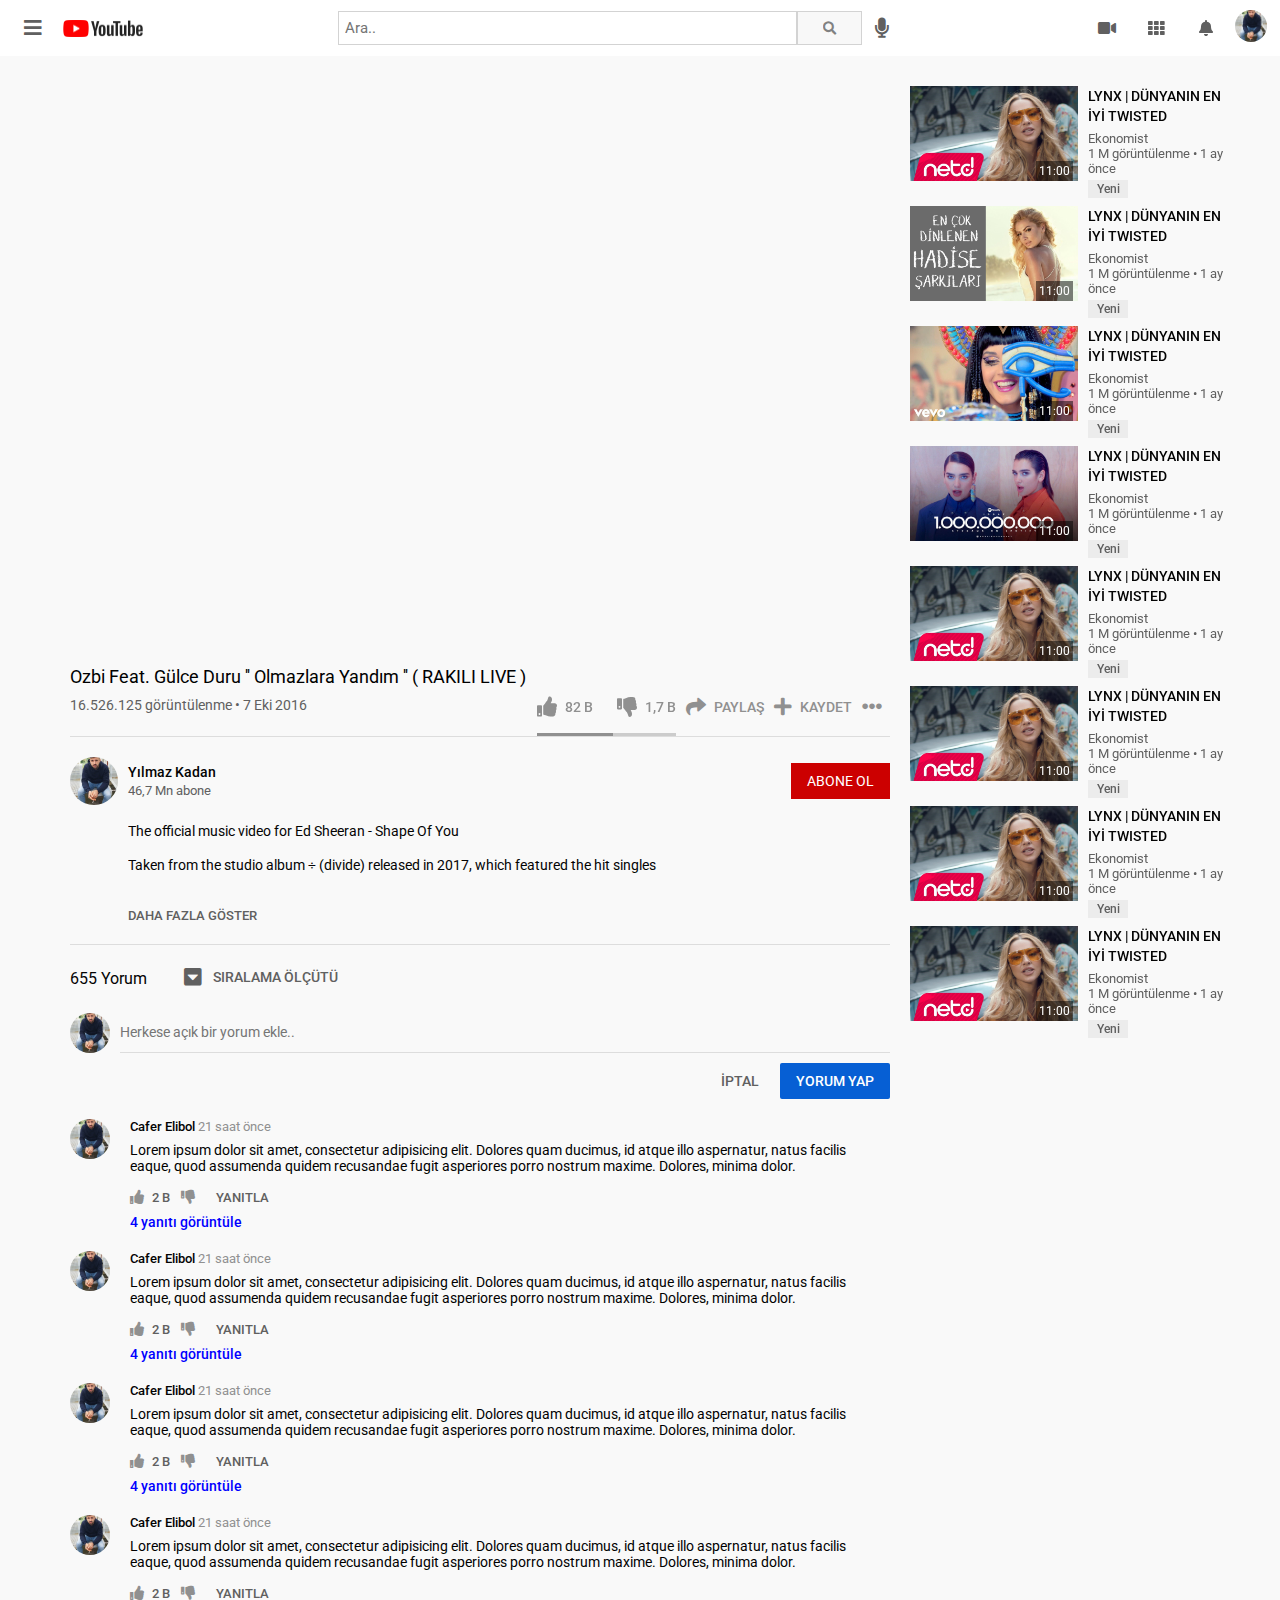
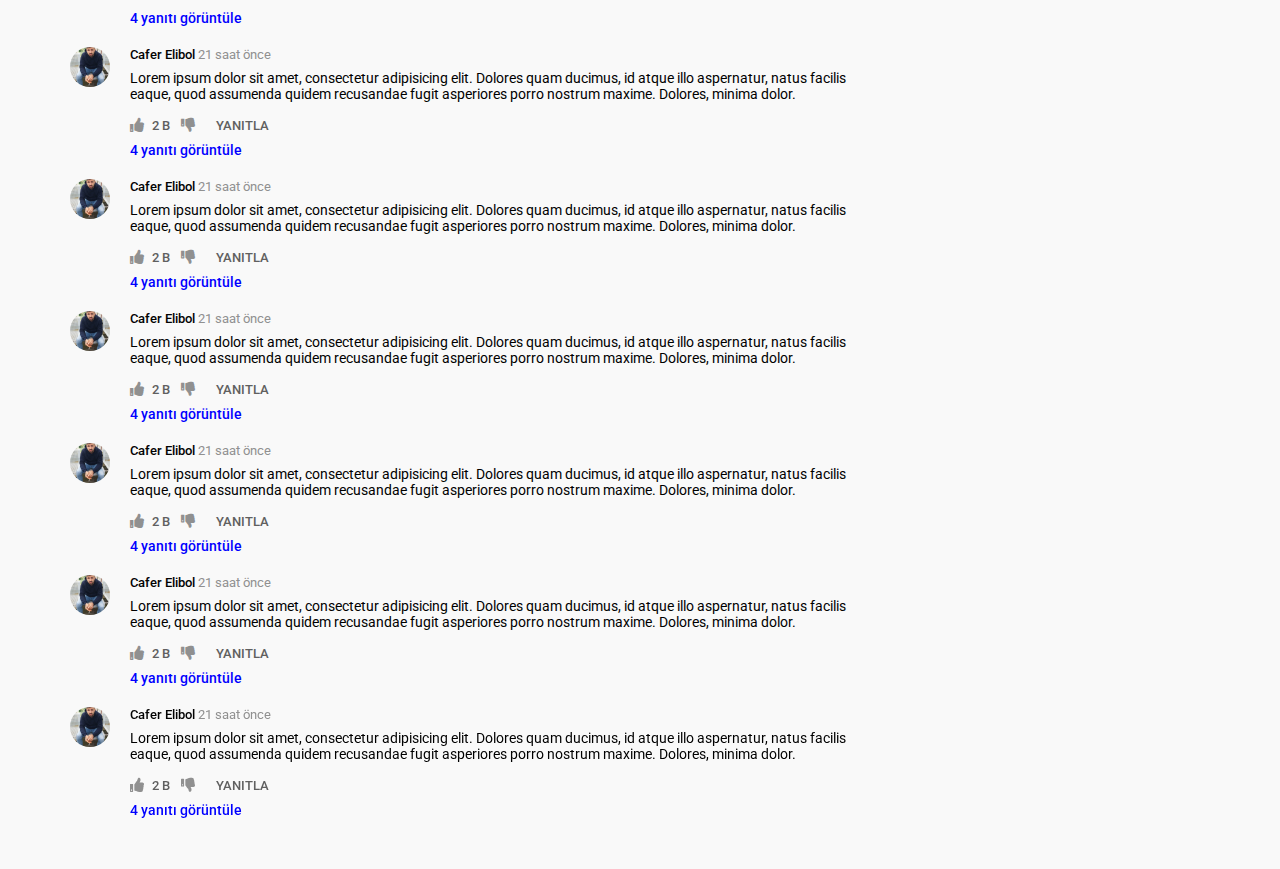
==== commit 404eb394: "Responsive and Javascript" ====
--- a/video-details.html
+++ b/video-details.html
@@ -4,13 +4,15 @@
 <head>
     <meta charset="UTF-8">
     <meta name="viewport" content="width=device-width, initial-scale=1.0">
-    <link rel="stylesheet" href="style/style.css">
     <link rel="stylesheet" href="style/video-details.css">
     <link rel="stylesheet" href="https://cdnjs.cloudflare.com/ajax/libs/font-awesome/5.15.2/css/all.min.css">
     <title>Youtube Website Design</title>
 </head>
 
 <body>
+    <div class="transparent-bg">
+
+    </div>
     <header class="header-top">
         <div class="container">
             <div class="logo">
@@ -19,6 +21,7 @@
             </div>
             <div class="search-box">
                 <form action="">
+                    <i class="fas fa-arrow-left"></i>
                     <input type="text" placeholder="Ara..">
                     <button type="submit"><i class="fas fa-search"></i></button>
                     <a href=""><i class="fas fa-microphone"></i></a>
@@ -26,6 +29,9 @@
             </div>
             <nav class="header-nav">
                 <ul>
+                    <li>
+                        <a href="#"><i class="fas fa-search"></i></a>
+                    </li>
                     <li>
                         <a href=""><i class="fas fa-video"></i></a>
                     </li>
@@ -46,106 +52,108 @@
 
     <!-- SIDEBAR -->
     <main class="main">
-        <div class="sidebar video-details-sidebar">
-            <ul>
-                <li>
-                    <a href="index.html">
-                        <i class="fas fa-home"></i>
-                        <span>Ana Sayfa</span>
-                    </a>
-                </li>
-                <li>
-                    <a href="">
-                        <i class="fas fa-fire"></i>
-                        <span>Trendler</span>
-                    </a>
-                </li>
-                <li>
-                    <a href="">
-                        <i class="fab fa-youtube"></i>
-                        <span>Abonelikler</span>
-                    </a>
-                </li>
-            </ul>
-            <hr>
-            <ul>
-                <li>
-                    <a href="">
-                        <i class="fas fa-book"></i>
-                        <span>Kitaplık</span>
-                    </a>
-                </li>
-                <li>
-                    <a href="">
-                        <i class="fas fa-history"></i>
-                        <span>Geçmiş</span>
-                    </a>
-                </li>
-                <li>
-                    <a href="">
-                        <i class="fas fa-play"></i>
-                        <span>Videolarınız</span>
-                    </a>
-                </li>
-                <li>
-                    <a href="">
-                        <i class="fas fa-history"></i>
-                        <span>Daha sonra izle</span>
-                    </a>
-                </li>
-                <li>
-                    <a href="">
-                        <i class="fas fa-thumbs-up"></i>
-                        <span>Beğendiğim videolar</span>
-                    </a>
-                </li>
-                <li>
-                    <a href="">
-                        <i class="fas fa-chevron-down"></i>
-                        <span>Daha fazla göster</span>
-                    </a>
-                </li>
-            </ul>
-            <hr>
-            <ul class="subscribe-list">
-                <li>
-                    <h5>ABONELİKLER</h5>
-                </li>
-                <li>
-                    <a href=""> <img src="img/avatar.jpg" alt="" class="avatar-img">
-                        <span>Kafalar</span>
-                        <i class="fas fa-satellite-dish stream"></i>
-                    </a>
-                </li>
-                <li>
-                    <a href=""> <img src="img/avatar.jpg" alt="" class="avatar-img">
-                        <span>Kafalar</span></a>
-                </li>
-                <li>
-                    <a href=""> <img src="img/avatar.jpg" alt="" class="avatar-img">
-                        <span>Kafalar</span></a>
-                </li>
-                <li>
-                    <a href=""> <img src="img/avatar.jpg" alt="" class="avatar-img">
-                        <span>Kafalar</span></a>
-                </li>
-                <li>
-                    <a href=""> <img src="img/avatar.jpg" alt="" class="avatar-img">
-                        <span>Kafalar</span></a>
-                </li>
-                <li>
-                    <a href=""> <img src="img/avatar.jpg" alt="" class="avatar-img">
-                        <span>Kafalar</span></a>
-                </li>
-                <li>
-                    <a href=""> <img src="img/avatar.jpg" alt="" class="avatar-img">
-                        <span>Kafalar</span></a>
-                </li>
-            </ul>
+        <div class="left-side">
+            <div class="sidebar" id="sidebar-two">
+                <ul>
+                    <li>
+                        <a href="" class="active">
+                            <i class="fas fa-home"></i>
+                            <span>Ana Sayfa</span>
+                        </a>
+                    </li>
+                    <li>
+                        <a href="">
+                            <i class="fas fa-fire"></i>
+                            <span>Trendler</span>
+                        </a>
+                    </li>
+                    <li>
+                        <a href="">
+                            <i class="fab fa-youtube"></i>
+                            <span>Abonelikler</span>
+                        </a>
+                    </li>
+                </ul>
+                <hr>
+                <ul>
+                    <li>
+                        <a href="">
+                            <i class="fas fa-book"></i>
+                            <span>Kitaplık</span>
+                        </a>
+                    </li>
+                    <li>
+                        <a href="">
+                            <i class="fas fa-history"></i>
+                            <span>Geçmiş</span>
+                        </a>
+                    </li>
+                    <li>
+                        <a href="">
+                            <i class="fas fa-play"></i>
+                            <span>Videolarınız</span>
+                        </a>
+                    </li>
+                    <li>
+                        <a href="">
+                            <i class="fas fa-history"></i>
+                            <span>Daha sonra izle</span>
+                        </a>
+                    </li>
+                    <li>
+                        <a href="">
+                            <i class="fas fa-thumbs-up"></i>
+                            <span>Beğendiğim videolar</span>
+                        </a>
+                    </li>
+                    <li>
+                        <a href="">
+                            <i class="fas fa-chevron-down"></i>
+                            <span>Daha fazla göster</span>
+                        </a>
+                    </li>
+                </ul>
+                <hr>
+                <ul class="subscribe-list">
+                    <li>
+                        <h5>ABONELİKLER</h5>
+                    </li>
+                    <li>
+                        <a href=""> <img src="img/avatar.jpg" alt="" class="avatar-img">
+                            <span>Kafalar</span>
+                            <i class="fas fa-satellite-dish stream"></i>
+                        </a>
+                    </li>
+                    <li>
+                        <a href=""> <img src="img/avatar.jpg" alt="" class="avatar-img">
+                            <span>Kafalar</span></a>
+                    </li>
+                    <li>
+                        <a href=""> <img src="img/avatar.jpg" alt="" class="avatar-img">
+                            <span>Kafalar</span></a>
+                    </li>
+                    <li>
+                        <a href=""> <img src="img/avatar.jpg" alt="" class="avatar-img">
+                            <span>Kafalar</span></a>
+                    </li>
+                    <li>
+                        <a href=""> <img src="img/avatar.jpg" alt="" class="avatar-img">
+                            <span>Kafalar</span></a>
+                    </li>
+                    <li>
+                        <a href=""> <img src="img/avatar.jpg" alt="" class="avatar-img">
+                            <span>Kafalar</span></a>
+                    </li>
+                    <li>
+                        <a href=""> <img src="img/avatar.jpg" alt="" class="avatar-img">
+                            <span>Kafalar</span></a>
+                    </li>
+                </ul>
+            </div>
+            <!-- SIDEBAR FINISH -->
         </div>
-        <!-- SIDEBAR FINISH -->
         <!-- CONTENT  -->
-        <div class="content">
+        <div class="content" id="video-details-content">
             <div class="left-section">
                 <div class="video">
                     <iframe width="100%" height="100%" src="https://www.youtube.com/embed/ZiZeIERGuvA" frameborder="0"
@@ -705,7 +713,7 @@
                     <div class="video-info">
                         <div class="meta">
                             <a href="video-details.html">
-                                <h2 class="video-title">Ekonomi Nereye Gidiyor ? Günümüzde ne yapmak...</h2>
+                                <h2 class="video-title">Lynx | DÜNYANIN EN İYİ TWISTED</h2>
                             </a>
                             <a href="">
                                 <h4 class="video-author">Ekonomist</h4>
@@ -728,7 +736,7 @@
                     <div class="video-info">
                         <div class="meta">
                             <a href="video-details.html">
-                                <h2 class="video-title">Ekonomi Nereye Gidiyor ? Günümüzde ne yapmak...</h2>
+                                <h2 class="video-title">Lynx | DÜNYANIN EN İYİ TWISTED</h2>
                             </a>
                             <a href="">
                                 <h4 class="video-author">Ekonomist</h4>
@@ -751,7 +759,7 @@
                     <div class="video-info">
                         <div class="meta">
                             <a href="video-details.html">
-                                <h2 class="video-title">Ekonomi Nereye Gidiyor ? Günümüzde ne yapmak...</h2>
+                                <h2 class="video-title">Lynx | DÜNYANIN EN İYİ TWISTED</h2>
                             </a>
                             <a href="">
                                 <h4 class="video-author">Ekonomist</h4>
@@ -774,7 +782,7 @@
                     <div class="video-info">
                         <div class="meta">
                             <a href="video-details.html">
-                                <h2 class="video-title">Ekonomi Nereye Gidiyor ? Günümüzde ne yapmak...</h2>
+                                <h2 class="video-title">Lynx | DÜNYANIN EN İYİ TWISTED</h2>
                             </a>
                             <a href="">
                                 <h4 class="video-author">Ekonomist</h4>
@@ -797,7 +805,7 @@
                     <div class="video-info">
                         <div class="meta">
                             <a href="video-details.html">
-                                <h2 class="video-title">Ekonomi Nereye Gidiyor ? Günümüzde ne yapmak...</h2>
+                                <h2 class="video-title">Lynx | DÜNYANIN EN İYİ TWISTED</h2>
                             </a>
                             <a href="">
                                 <h4 class="video-author">Ekonomist</h4>
@@ -820,7 +828,7 @@
                     <div class="video-info">
                         <div class="meta">
                             <a href="video-details.html">
-                                <h2 class="video-title">Ekonomi Nereye Gidiyor ? Günümüzde ne yapmak...</h2>
+                                <h2 class="video-title">Lynx | DÜNYANIN EN İYİ TWISTED</h2>
                             </a>
                             <a href="">
                                 <h4 class="video-author">Ekonomist</h4>
@@ -843,7 +851,7 @@
                     <div class="video-info">
                         <div class="meta">
                             <a href="video-details.html">
-                                <h2 class="video-title">Ekonomi Nereye Gidiyor ? Günümüzde ne yapmak...</h2>
+                                <h2 class="video-title">Lynx | DÜNYANIN EN İYİ TWISTED</h2>
                             </a>
                             <a href="">
                                 <h4 class="video-author">Ekonomist</h4>
@@ -866,7 +874,7 @@
                     <div class="video-info">
                         <div class="meta">
                             <a href="video-details.html">
-                                <h2 class="video-title">Ekonomi Nereye Gidiyor ? Günümüzde ne yapmak...</h2>
+                                <h2 class="video-title">Lynx | DÜNYANIN EN İYİ TWISTED</h2>
                             </a>
                             <a href="">
                                 <h4 class="video-author">Ekonomist</h4>
--- a/style/video-details.css
+++ b/style/video-details.css
@@ -1,46 +1,598 @@
-main.main .sidebar {
+@import url("https://fonts.googleapis.com/css2?family=Roboto:wght@300;400;500&display=swap");
+* {
+  margin: 0;
+  padding: 0;
+  -webkit-box-sizing: border-box;
+          box-sizing: border-box;
+  font-family: 'Roboto', Arial, sans-serif;
+}
+
+body, html {
+  background-color: #F9F9F9;
+  height: 100%;
+  width: 100%;
+}
+
+.transparent-bg {
+  display: none;
+}
+
+a {
+  text-decoration: none;
+}
+
+i {
+  color: #606060;
+}
+
+.container {
+  max-width: 98%;
+  margin: 0px auto;
+}
+
+.avatar-img {
+  width: 32px;
+  height: 32px;
+  border-radius: 50%;
+}
+
+.header-top {
+  background-color: #fff;
+  position: fixed;
+  top: 0;
+  z-index: 5;
+  width: 100%;
+}
+
+.header-top .container {
+  display: -webkit-box;
+  display: -ms-flexbox;
+  display: flex;
+  -webkit-box-pack: justify;
+      -ms-flex-pack: justify;
+          justify-content: space-between;
+  height: 56px;
+  -webkit-box-align: center;
+      -ms-flex-align: center;
+          align-items: center;
+}
+
+.header-top .container i:not(.fa-search) {
+  font-size: 16px;
+  width: 40px;
+  height: 40px;
+  display: -webkit-box;
+  display: -ms-flexbox;
+  display: flex;
+  -webkit-box-pack: center;
+      -ms-flex-pack: center;
+          justify-content: center;
+  -webkit-box-align: center;
+      -ms-flex-align: center;
+          align-items: center;
+}
+
+.header-top .container .logo {
+  display: -webkit-box;
+  display: -ms-flexbox;
+  display: flex;
+  -webkit-box-align: center;
+      -ms-flex-align: center;
+          align-items: center;
+  margin-right: 20px;
+}
+
+.header-top .container .logo .fas.fa-bars {
+  font-weight: 600;
+  height: 40px;
+  width: 40px;
+  display: -webkit-box;
+  display: -ms-flexbox;
+  display: flex;
+  -webkit-box-align: center;
+      -ms-flex-align: center;
+          align-items: center;
+  -webkit-box-pack: center;
+      -ms-flex-pack: center;
+          justify-content: center;
+  color: #606060;
+  margin-right: 10px;
+  font-size: 20px;
+  cursor: pointer;
+}
+
+.header-top .container .logo img {
+  margin-top: 5px;
+  max-width: 80px;
+  height: auto;
+}
+
+.header-top .container .search-box {
+  width: 45%;
+  height: 36px;
+  display: -webkit-box;
+  display: -ms-flexbox;
+  display: flex;
+  -webkit-box-pack: center;
+      -ms-flex-pack: center;
+          justify-content: center;
+}
+
+.header-top .container .search-box.show {
+  display: block;
+}
+
+@media screen and (max-width: 650px) {
+  .header-top .container .search-box {
+    width: 100%;
+    top: 10;
+    position: absolute;
+    background-color: white;
+    z-index: 10;
+    display: none;
+  }
+  .header-top .container .search-box form i.fa-arrow-left {
+    display: -webkit-inline-box !important;
+    display: -ms-inline-flexbox !important;
+    display: inline-flex !important;
+    cursor: pointer;
+  }
+}
+
+.header-top .container .search-box form {
+  display: -webkit-box;
+  display: -ms-flexbox;
+  display: flex;
+  -webkit-box-align: center;
+      -ms-flex-align: center;
+          align-items: center;
+  -ms-flex-pack: distribute;
+      justify-content: space-around;
+  width: 100%;
+}
+
+.header-top .container .search-box form input[type="text"] {
+  -webkit-box-flex: 1;
+      -ms-flex: 1;
+          flex: 1;
+  height: 34px;
+  padding: 2px 6px;
+  font-size: 15px;
+  border: 1px solid #d3d3d3;
+}
+
+.header-top .container .search-box form input[type="text"]:focus {
+  outline: none;
+}
+
+.header-top .container .search-box form button {
+  height: 34px;
+  width: 65px;
+  background-color: #f8f8f8;
+  border: 1px solid #d3d3d3;
+  cursor: pointer;
+}
+
+.header-top .container .search-box form button i {
+  color: #333;
+  opacity: .6;
+}
+
+.header-top .container .search-box form i.fa-microphone {
+  font-size: 20px;
+}
+
+.header-top .container .search-box form i.fa-arrow-left {
+  display: none;
+}
+
+.header-top .container .header-nav {
+  width: 190px;
+}
+
+.header-top .container .header-nav ul {
+  display: -webkit-box;
+  display: -ms-flexbox;
+  display: flex;
+  list-style: none;
+  -webkit-box-align: center;
+      -ms-flex-align: center;
+          align-items: center;
+  -webkit-box-pack: justify;
+      -ms-flex-pack: justify;
+          justify-content: space-between;
+}
+
+.header-top .container .header-nav ul li i.fas.fa-search {
+  display: none;
+}
+
+.header-top .container .header-nav ul li:not(:last-child) {
+  position: relative;
+}
+
+.header-top .container .header-nav ul li:not(:last-child)::after {
+  content: 'Deneme';
+  background-color: #606060;
+  color: white;
+  padding: 2px 6px;
+  position: absolute;
+  bottom: -20px;
+  -webkit-transform: translateX(-20%);
+          transform: translateX(-20%);
+  opacity: 0;
+  -webkit-transition: all 200ms;
+  transition: all 200ms;
+}
+
+.header-top .container .header-nav ul li:not(:last-child):hover::after {
+  opacity: .7;
+}
+
+main.main {
+  width: 100%;
+  display: -webkit-box;
+  display: -ms-flexbox;
+  display: flex;
+  margin-top: 56px;
+}
+
+main.main .left-side {
+  width: 250px;
+  margin-right: 20px;
+}
+
+main.main .left-side.re-size {
+  width: 70px;
+}
+
+main.main .left-side div.sidebar {
+  -webkit-transition: 300ms all ease-in-out;
+  transition: 300ms all ease-in-out;
+  width: 250px;
+  min-width: 250px;
+  max-height: 93vh;
+  position: fixed;
+  -webkit-box-orient: vertical;
+  -webkit-box-direction: normal;
+      -ms-flex-direction: column;
+          flex-direction: column;
+  overflow: hidden;
+  background-color: #fff;
+  z-index: 20;
+}
+
+main.main .left-side div.sidebar.hidden {
   -webkit-transform: translateX(-100%);
           transform: translateX(-100%);
+}
+
+main.main .left-side div.sidebar:hover {
+  overflow-y: auto;
+}
+
+main.main .left-side div.sidebar hr {
+  color: #606060;
+}
+
+main.main .left-side div.sidebar ul {
+  list-style: none;
+}
+
+main.main .left-side div.sidebar ul.subscribe-list li h5 {
+  color: #606060;
+  font-weight: 500;
+  font-size: 14px;
+}
+
+main.main .left-side div.sidebar ul.subscribe-list li a {
+  display: -webkit-box;
+  display: -ms-flexbox;
+  display: flex;
+  -webkit-box-align: center;
+      -ms-flex-align: center;
+          align-items: center;
+  position: relative;
+}
+
+main.main .left-side div.sidebar ul.subscribe-list li a img.avatar-img {
+  margin-right: 10px;
+}
+
+main.main .left-side div.sidebar ul.subscribe-list li a i.stream {
+  position: absolute;
+  left: 150px;
+  color: red;
+}
+
+main.main .left-side div.sidebar li {
+  display: -webkit-box;
+  display: -ms-flexbox;
+  display: flex;
+  -webkit-box-align: center;
+      -ms-flex-align: center;
+          align-items: center;
+  padding: 5px 25px;
+}
+
+main.main .left-side div.sidebar li:hover {
+  background-color: #eeeeee;
+}
+
+main.main .left-side div.sidebar li:first-child {
+  margin-top: 10px;
+}
+
+main.main .left-side div.sidebar li span:first-of-type {
+  font-size: 15px;
+}
+
+main.main .left-side div.sidebar li a {
+  color: #030303;
+  display: -webkit-inline-box;
+  display: -ms-inline-flexbox;
+  display: inline-flex;
+  -webkit-box-align: center;
+      -ms-flex-align: center;
+          align-items: center;
+  height: 35px;
+  width: 100%;
+}
+
+main.main .left-side div.sidebar li a.active i {
+  color: red;
+}
+
+main.main .left-side div.sidebar li a i {
+  width: 24px;
+  height: 24px;
+  font-size: 18px;
+  display: -webkit-inline-box;
+  display: -ms-inline-flexbox;
+  display: inline-flex;
+  -webkit-box-pack: center;
+      -ms-flex-pack: center;
+          justify-content: center;
+  -webkit-box-align: center;
+      -ms-flex-align: center;
+          align-items: center;
+}
+
+main.main .left-side div.sidebar li a i:first-child {
+  margin-right: 15px;
+}
+
+main.main .left-side div.mini-sidebar {
+  position: fixed;
+  width: 70px;
+  height: 100%;
+  background-color: #fff;
+  display: none;
+}
+
+main.main .left-side div.mini-sidebar.show {
+  display: block;
+}
+
+main.main .left-side div.mini-sidebar ul li a {
+  display: -webkit-box;
+  display: -ms-flexbox;
+  display: flex;
+  -webkit-box-orient: vertical;
+  -webkit-box-direction: normal;
+      -ms-flex-direction: column;
+          flex-direction: column;
+  -webkit-box-align: center;
+      -ms-flex-align: center;
+          align-items: center;
+  padding: 15px;
+  color: #606060;
+}
+
+main.main .left-side div.mini-sidebar ul li a.active span, main.main .left-side div.mini-sidebar ul li a.active i {
+  color: red;
+}
+
+main.main .left-side div.mini-sidebar ul li a:hover {
+  background-color: #eeeeee;
+}
+
+main.main .left-side div.mini-sidebar ul li a span {
+  font-size: 12px;
+}
+
+main.main .left-side div.mini-sidebar ul li a i {
+  font-size: 18px;
+  margin-bottom: 10px;
+}
+
+main.main div.content {
+  position: relative;
+  padding: 30px;
+  display: -webkit-box;
+  display: -ms-flexbox;
+  display: flex;
+  -webkit-box-pack: justify;
+      -ms-flex-pack: justify;
+          justify-content: space-between;
+  -ms-flex-wrap: wrap;
+      flex-wrap: wrap;
+  -webkit-box-flex: 1;
+      -ms-flex: 1;
+          flex: 1;
+}
+
+main.main div.content .box {
+  width: 24%;
+  height: 300px;
+}
+
+main.main div.content .box .img {
+  position: relative;
+}
+
+main.main div.content .box .img .video-img {
+  max-width: 100%;
+  max-height: auto;
+}
+
+main.main div.content .box .img .time {
+  position: absolute;
+  bottom: 5px;
+  right: 5px;
+  color: white;
+  font-size: 12px;
+  background-color: rgba(0, 0, 0, 0.5);
+  padding: 3px;
+}
+
+main.main div.content .box .video-info {
+  display: -webkit-box;
+  display: -ms-flexbox;
+  display: flex;
+  margin-top: 10px;
+}
+
+main.main div.content .box .video-info a {
+  margin-right: 10px;
+}
+
+main.main div.content .box .video-info a .video-info-img {
+  width: 36px;
+  height: 36px;
+}
+
+main.main div.content .box .video-info .meta {
+  padding-right: 10px;
+  display: -webkit-box;
+  display: -ms-flexbox;
+  display: flex;
+  -webkit-box-orient: vertical;
+  -webkit-box-direction: normal;
+      -ms-flex-direction: column;
+          flex-direction: column;
+}
+
+main.main div.content .box .video-info .meta .video-title {
+  font-size: 14px;
+  color: #030303;
+  text-transform: uppercase;
+  line-height: 20px;
+  font-weight: 500;
+}
+
+main.main div.content .box .video-info .meta .video-author {
+  color: #606060;
+  font-weight: 400;
+  margin-top: 10px;
+}
+
+main.main div.content .box .video-info .meta .analytics {
+  color: #606060;
+}
+
+@media screen and (max-width: 1350px) {
+  .left-side {
+    width: 70px !important;
+  }
+  .mini-sidebar {
+    display: block !important;
+  }
+}
+
+@media screen and (max-width: 1024px) {
+  .content .box {
+    width: 32% !important;
+  }
+}
+
+@media screen and (max-width: 768px) {
+  .content .box {
+    width: 49% !important;
+  }
+}
+
+@media screen and (max-width: 500px) {
+  .content .box {
+    width: 100% !important;
+  }
+}
+
+@media screen and (max-width: 650px) {
+  .header-nav ul li i.fas.fa-search {
+    display: block !important;
+  }
+}
+
+body.no-scroll {
+  overflow: hidden;
+}
+
+body .transparent-bg {
+  display: none;
+  position: absolute;
+  top: 0;
+  left: 0;
+  background-color: rgba(0, 0, 0, 0.6);
+  width: 100%;
+  height: 100%;
+  z-index: 4;
+}
+
+body .transparent-bg.show {
+  display: block;
+}
+
+main.main .left-side {
+  position: absolute;
+}
+
+main.main .left-side .sidebar {
+  -webkit-transform: translateX(-100%) !important;
+          transform: translateX(-100%) !important;
   -webkit-transition: 200ms ease-in-out;
   transition: 200ms ease-in-out;
+  width: 200px;
+  position: absolute;
   z-index: 5;
 }
 
-main.main .sidebar.hidden {
-  -webkit-transform: translateX(0) !important;
-          transform: translateX(0) !important;
-}
-
-main.main .content {
-  width: 100% !important;
-  left: 0 !important;
-  padding: 30px 70px !important;
-  display: -webkit-box;
-  display: -ms-flexbox;
-  display: flex;
-}
-
-main.main .content .left-section {
+main.main .left-side .sidebar.hidden {
+  -webkit-transform: translateX(0%) !important;
+          transform: translateX(0%) !important;
+}
+
+main.main .content#video-details-content {
+  width: 100%;
+  left: 0;
+  padding: 30px 10px 30px 70px;
+  display: -webkit-box;
+  display: -ms-flexbox;
+  display: flex;
+}
+
+main.main .content#video-details-content .left-section {
   -webkit-box-flex: 1;
       -ms-flex: 1;
           flex: 1;
   margin-right: 20px;
-}
-
-main.main .content .left-section .video {
-  height: 520px;
-}
-
-main.main .content .left-section .video-meta .meta {
+  max-width: 100%;
+}
+
+main.main .content#video-details-content .left-section .video {
+  height: 560px;
+}
+
+main.main .content#video-details-content .left-section .video-meta .meta {
   margin-top: 20px;
 }
 
-main.main .content .left-section .video-meta .meta .video-title {
+main.main .content#video-details-content .left-section .video-meta .meta .video-title {
   font-weight: 400;
   font-size: 18px;
 }
 
-main.main .content .left-section .video-meta .meta .analytics {
+main.main .content#video-details-content .left-section .video-meta .meta .analytics {
   display: -webkit-box;
   display: -ms-flexbox;
   display: flex;
@@ -52,28 +604,28 @@
   height: 40px;
 }
 
-main.main .content .left-section .video-meta .meta .analytics .view {
-  font-size: 14px;
-  color: #606060;
-}
-
-main.main .content .left-section .video-meta .meta .analytics .analytics-icon {
-  display: -webkit-box;
-  display: -ms-flexbox;
-  display: flex;
-}
-
-main.main .content .left-section .video-meta .meta .analytics .analytics-icon i, main.main .content .left-section .video-meta .meta .analytics .analytics-icon span {
+main.main .content#video-details-content .left-section .video-meta .meta .analytics .view {
+  font-size: 14px;
+  color: #606060;
+}
+
+main.main .content#video-details-content .left-section .video-meta .meta .analytics .analytics-icon {
+  display: -webkit-box;
+  display: -ms-flexbox;
+  display: flex;
+}
+
+main.main .content#video-details-content .left-section .video-meta .meta .analytics .analytics-icon i, main.main .content#video-details-content .left-section .video-meta .meta .analytics .analytics-icon span {
   color: #909090;
   cursor: pointer;
 }
 
-main.main .content .left-section .video-meta .meta .analytics .analytics-icon span {
+main.main .content#video-details-content .left-section .video-meta .meta .analytics .analytics-icon span {
   font-size: 14px;
   font-weight: 500;
 }
 
-main.main .content .left-section .video-meta .meta .analytics .analytics-icon span.align-span {
+main.main .content#video-details-content .left-section .video-meta .meta .analytics .analytics-icon span.align-span {
   display: -webkit-inline-box;
   display: -ms-inline-flexbox;
   display: inline-flex;
@@ -82,29 +634,29 @@
           align-items: center;
 }
 
-main.main .content .left-section .video-meta .meta .analytics .analytics-icon span:not(:last-child) {
+main.main .content#video-details-content .left-section .video-meta .meta .analytics .analytics-icon span:not(:last-child) {
   margin-right: 10px;
 }
 
-main.main .content .left-section .video-meta .meta .analytics .analytics-icon i {
+main.main .content#video-details-content .left-section .video-meta .meta .analytics .analytics-icon i {
   margin-right: 8px;
   font-weight: 600;
   font-size: 20px;
 }
 
-main.main .content .left-section .video-meta .meta .analytics .analytics-icon .like-dislike {
+main.main .content#video-details-content .left-section .video-meta .meta .analytics .analytics-icon .like-dislike {
   border-bottom: 3px solid #CCCCCC;
   position: relative;
   margin-right: 10px;
 }
 
-main.main .content .left-section .video-meta .meta .analytics .analytics-icon .like-dislike span {
+main.main .content#video-details-content .left-section .video-meta .meta .analytics .analytics-icon .like-dislike span {
   margin-right: 10px;
   font-size: 14px;
   font-size: 500;
 }
 
-main.main .content .left-section .video-meta .meta .analytics .analytics-icon .like-dislike span.align-span {
+main.main .content#video-details-content .left-section .video-meta .meta .analytics .analytics-icon .like-dislike span.align-span {
   display: -webkit-inline-box;
   display: -ms-inline-flexbox;
   display: inline-flex;
@@ -113,20 +665,20 @@
           align-items: center;
 }
 
-main.main .content .left-section .video-meta .meta .analytics .analytics-icon .like-dislike span.align-span:last-child {
+main.main .content#video-details-content .left-section .video-meta .meta .analytics .analytics-icon .like-dislike span.align-span:last-child {
   margin: 0;
 }
 
-main.main .content .left-section .video-meta .meta .analytics .analytics-icon .like-dislike span.align-span .dislike-span {
+main.main .content#video-details-content .left-section .video-meta .meta .analytics .analytics-icon .like-dislike span.align-span .dislike-span {
   margin: 0;
 }
 
-main.main .content .left-section .video-meta .meta .analytics .analytics-icon .like-dislike i {
+main.main .content#video-details-content .left-section .video-meta .meta .analytics .analytics-icon .like-dislike i {
   margin-right: 8px;
   font-size: 20px;
 }
 
-main.main .content .left-section .video-meta .meta .analytics .analytics-icon .like-dislike::after {
+main.main .content#video-details-content .left-section .video-meta .meta .analytics .analytics-icon .like-dislike::after {
   content: "";
   position: absolute;
   width: 55%;
@@ -136,45 +688,45 @@
   background-color: #909090;
 }
 
-main.main .content .left-section .video-description {
+main.main .content#video-details-content .left-section .video-description {
   padding: 20px 0;
   border-bottom: 1px solid #ddd;
 }
 
-main.main .content .left-section .video-description .video-info {
-  display: -webkit-box;
-  display: -ms-flexbox;
-  display: flex;
-  -webkit-box-align: center;
-      -ms-flex-align: center;
-          align-items: center;
-}
-
-main.main .content .left-section .video-description .video-info .video-avatar {
+main.main .content#video-details-content .left-section .video-description .video-info {
+  display: -webkit-box;
+  display: -ms-flexbox;
+  display: flex;
+  -webkit-box-align: center;
+      -ms-flex-align: center;
+          align-items: center;
+}
+
+main.main .content#video-details-content .left-section .video-description .video-info .video-avatar {
   width: 48px;
   height: 48px;
   border-radius: 50%;
   margin-right: 10px;
 }
 
-main.main .content .left-section .video-description .video-info .video-author {
+main.main .content#video-details-content .left-section .video-description .video-info .video-author {
   -webkit-box-flex: 1;
       -ms-flex: 1;
           flex: 1;
 }
 
-main.main .content .left-section .video-description .video-info .video-author h3 {
+main.main .content#video-details-content .left-section .video-description .video-info .video-author h3 {
   font-size: 14px;
   color: #030303;
   font-weight: 500;
 }
 
-main.main .content .left-section .video-description .video-info .video-author span {
+main.main .content#video-details-content .left-section .video-description .video-info .video-author span {
   font-size: 13px;
   color: #606060;
 }
 
-main.main .content .left-section .video-description .video-info .subscribe-button {
+main.main .content#video-details-content .left-section .video-description .video-info .subscribe-button {
   padding: 10px 16px;
   background-color: #cc0000;
   color: white;
@@ -182,7 +734,7 @@
   font-size: 14px;
 }
 
-main.main .content .left-section .video-description .video-text {
+main.main .content#video-details-content .left-section .video-description .video-text {
   max-width: 650px;
   height: 70px;
   overflow: hidden;
@@ -192,7 +744,7 @@
   line-height: 2.1rem;
 }
 
-main.main .content .left-section .video-description .show-more {
+main.main .content#video-details-content .left-section .video-description .show-more {
   color: #606060;
   font-weight: 500;
   font-size: 13px;
@@ -200,15 +752,15 @@
   margin-left: 58px;
 }
 
-main.main .content .left-section .add-comment {
+main.main .content#video-details-content .left-section .add-comment {
   padding: 20px 0;
 }
 
-main.main .content .left-section .add-comment .comment-analytics {
+main.main .content#video-details-content .left-section .add-comment .comment-analytics {
   margin: 0 0 24px;
 }
 
-main.main .content .left-section .add-comment .comment-analytics .comment-ranking {
+main.main .content#video-details-content .left-section .add-comment .comment-analytics .comment-ranking {
   font-size: 14px;
   text-transform: uppercase;
   color: #606060;
@@ -224,7 +776,7 @@
           justify-content: center;
 }
 
-main.main .content .left-section .add-comment .comment-analytics .comment-ranking .fa-caret-square-down {
+main.main .content#video-details-content .left-section .add-comment .comment-analytics .comment-ranking .fa-caret-square-down {
   width: 24px;
   height: 24px;
   font-size: 20px;
@@ -240,24 +792,24 @@
           justify-content: center;
 }
 
-main.main .content .left-section .add-comment .comment-count {
+main.main .content#video-details-content .left-section .add-comment .comment-count {
   font-size: 16px;
   color: #030303;
   margin-right: 30px;
 }
 
-main.main .content .left-section .add-comment .comment-inputs form .inputs {
-  display: -webkit-box;
-  display: -ms-flexbox;
-  display: flex;
-}
-
-main.main .content .left-section .add-comment .comment-inputs form .inputs .avatar-img {
+main.main .content#video-details-content .left-section .add-comment .comment-inputs form .inputs {
+  display: -webkit-box;
+  display: -ms-flexbox;
+  display: flex;
+}
+
+main.main .content#video-details-content .left-section .add-comment .comment-inputs form .inputs .avatar-img {
   width: 40px;
   height: 40px;
 }
 
-main.main .content .left-section .add-comment .comment-inputs form .inputs .comment-input {
+main.main .content#video-details-content .left-section .add-comment .comment-inputs form .inputs .comment-input {
   -webkit-box-flex: 1;
       -ms-flex: 1;
           flex: 1;
@@ -269,29 +821,29 @@
   transition: 400ms all;
 }
 
-main.main .content .left-section .add-comment .comment-inputs form .inputs .comment-input:focus {
+main.main .content#video-details-content .left-section .add-comment .comment-inputs form .inputs .comment-input:focus {
   outline: none;
   font-size: 14px;
   border-bottom: 3px solid #606060;
 }
 
-main.main .content .left-section .add-comment .comment-inputs form .inputs .comment-input::-webkit-input-placeholder {
-  font-size: 14px;
-}
-
-main.main .content .left-section .add-comment .comment-inputs form .inputs .comment-input:-ms-input-placeholder {
-  font-size: 14px;
-}
-
-main.main .content .left-section .add-comment .comment-inputs form .inputs .comment-input::-ms-input-placeholder {
-  font-size: 14px;
-}
-
-main.main .content .left-section .add-comment .comment-inputs form .inputs .comment-input::placeholder {
-  font-size: 14px;
-}
-
-main.main .content .left-section .add-comment .comment-inputs form .buttons {
+main.main .content#video-details-content .left-section .add-comment .comment-inputs form .inputs .comment-input::-webkit-input-placeholder {
+  font-size: 14px;
+}
+
+main.main .content#video-details-content .left-section .add-comment .comment-inputs form .inputs .comment-input:-ms-input-placeholder {
+  font-size: 14px;
+}
+
+main.main .content#video-details-content .left-section .add-comment .comment-inputs form .inputs .comment-input::-ms-input-placeholder {
+  font-size: 14px;
+}
+
+main.main .content#video-details-content .left-section .add-comment .comment-inputs form .inputs .comment-input::placeholder {
+  font-size: 14px;
+}
+
+main.main .content#video-details-content .left-section .add-comment .comment-inputs form .buttons {
   display: -webkit-box;
   display: -ms-flexbox;
   display: flex;
@@ -301,7 +853,7 @@
   margin-top: 10px;
 }
 
-main.main .content .left-section .add-comment .comment-inputs form .buttons .btn {
+main.main .content#video-details-content .left-section .add-comment .comment-inputs form .buttons .btn {
   padding: 10px 16px;
   color: white;
   text-transform: uppercase;
@@ -310,113 +862,113 @@
   font-weight: 500;
 }
 
-main.main .content .left-section .add-comment .comment-inputs form .buttons .btn:first-of-type {
+main.main .content#video-details-content .left-section .add-comment .comment-inputs form .buttons .btn:first-of-type {
   margin-right: 5px;
   color: #606060;
 }
 
-main.main .content .left-section .add-comment .comment-inputs form .buttons .btn-blue {
+main.main .content#video-details-content .left-section .add-comment .comment-inputs form .buttons .btn-blue {
   background-color: #065FD4;
 }
 
-main.main .content .left-section .comments {
+main.main .content#video-details-content .left-section .comments {
   width: 95%;
 }
 
-main.main .content .left-section .comments .comment-main.sub-comment {
+main.main .content#video-details-content .left-section .comments .comment-main.sub-comment {
   margin: 20px 0 10px 60px;
   display: none;
 }
 
-main.main .content .left-section .comments .comment-main.sub-comment.hidden {
+main.main .content#video-details-content .left-section .comments .comment-main.sub-comment.hidden {
   display: block;
 }
 
-main.main .content .left-section .comments .comment-main.sub-comment .comment .avatar-img {
+main.main .content#video-details-content .left-section .comments .comment-main.sub-comment .comment .avatar-img {
   width: 24px;
   height: 24px;
   margin-right: 15px;
 }
 
-main.main .content .left-section .comments .comment-main .comment {
+main.main .content#video-details-content .left-section .comments .comment-main .comment {
   display: -webkit-box;
   display: -ms-flexbox;
   display: flex;
   margin-bottom: 20px;
 }
 
-main.main .content .left-section .comments .comment-main .comment .avatar-img {
+main.main .content#video-details-content .left-section .comments .comment-main .comment .avatar-img {
   width: 40px;
   height: 40px;
   margin-right: 20px;
 }
 
-main.main .content .left-section .comments .comment-main .comment .comment-include div.header {
+main.main .content#video-details-content .left-section .comments .comment-main .comment .comment-include div.header {
   font-size: 13px;
   margin: 0 0 8px 0;
   color: #030303;
 }
 
-main.main .content .left-section .comments .comment-main .comment .comment-include div.header .comment-name {
+main.main .content#video-details-content .left-section .comments .comment-main .comment .comment-include div.header .comment-name {
   font-weight: 500;
 }
 
-main.main .content .left-section .comments .comment-main .comment .comment-include div.header .comment-date {
+main.main .content#video-details-content .left-section .comments .comment-main .comment .comment-include div.header .comment-date {
   color: #909090;
 }
 
-main.main .content .left-section .comments .comment-main .comment .comment-include .comment-p {
+main.main .content#video-details-content .left-section .comments .comment-main .comment .comment-include .comment-p {
   font-size: 14px;
   margin: 0 0 8px 0;
 }
 
-main.main .content .left-section .comments .comment-main .comment .comment-include .like-dislike {
+main.main .content#video-details-content .left-section .comments .comment-main .comment .comment-include .like-dislike {
   font-size: 13px;
   font-weight: 500;
   color: #606060;
 }
 
-main.main .content .left-section .comments .comment-main .comment .comment-include .like-dislike i {
+main.main .content#video-details-content .left-section .comments .comment-main .comment .comment-include .like-dislike i {
   padding: 8px;
   font-size: 14px;
   color: #909090;
   cursor: pointer;
 }
 
-main.main .content .left-section .comments .comment-main .comment .comment-include .like-dislike i:hover {
-  color: #606060;
-}
-
-main.main .content .left-section .comments .comment-main .comment .comment-include .like-dislike i:first-of-type {
+main.main .content#video-details-content .left-section .comments .comment-main .comment .comment-include .like-dislike i:hover {
+  color: #606060;
+}
+
+main.main .content#video-details-content .left-section .comments .comment-main .comment .comment-include .like-dislike i:first-of-type {
   padding-left: 0;
 }
 
-main.main .content .left-section .comments .comment-main .comment .comment-include .like-dislike span.reply {
+main.main .content#video-details-content .left-section .comments .comment-main .comment .comment-include .like-dislike span.reply {
   cursor: pointer;
   padding: 4px 10px;
 }
 
-main.main .content .left-section .comments .comment-main .comment .comment-include .reply-dialog {
+main.main .content#video-details-content .left-section .comments .comment-main .comment .comment-include .reply-dialog {
   display: none;
   margin: 10px 0 0 0;
 }
 
-main.main .content .left-section .comments .comment-main .comment .comment-include .reply-dialog.hidden {
+main.main .content#video-details-content .left-section .comments .comment-main .comment .comment-include .reply-dialog.hidden {
   display: block;
 }
 
-main.main .content .left-section .comments .comment-main .comment .comment-include .reply-dialog form .inputs {
-  display: -webkit-box;
-  display: -ms-flexbox;
-  display: flex;
-}
-
-main.main .content .left-section .comments .comment-main .comment .comment-include .reply-dialog form .inputs .avatar-img {
+main.main .content#video-details-content .left-section .comments .comment-main .comment .comment-include .reply-dialog form .inputs {
+  display: -webkit-box;
+  display: -ms-flexbox;
+  display: flex;
+}
+
+main.main .content#video-details-content .left-section .comments .comment-main .comment .comment-include .reply-dialog form .inputs .avatar-img {
   width: 24px;
   height: 24px;
 }
 
-main.main .content .left-section .comments .comment-main .comment .comment-include .reply-dialog form .inputs .comment-input {
+main.main .content#video-details-content .left-section .comments .comment-main .comment .comment-include .reply-dialog form .inputs .comment-input {
   -webkit-box-flex: 1;
       -ms-flex: 1;
           flex: 1;
@@ -427,29 +979,29 @@
   transition: 400ms all;
 }
 
-main.main .content .left-section .comments .comment-main .comment .comment-include .reply-dialog form .inputs .comment-input:focus {
+main.main .content#video-details-content .left-section .comments .comment-main .comment .comment-include .reply-dialog form .inputs .comment-input:focus {
   outline: none;
   font-size: 14px;
   border-bottom: 3px solid #606060;
 }
 
-main.main .content .left-section .comments .comment-main .comment .comment-include .reply-dialog form .inputs .comment-input::-webkit-input-placeholder {
-  font-size: 14px;
-}
-
-main.main .content .left-section .comments .comment-main .comment .comment-include .reply-dialog form .inputs .comment-input:-ms-input-placeholder {
-  font-size: 14px;
-}
-
-main.main .content .left-section .comments .comment-main .comment .comment-include .reply-dialog form .inputs .comment-input::-ms-input-placeholder {
-  font-size: 14px;
-}
-
-main.main .content .left-section .comments .comment-main .comment .comment-include .reply-dialog form .inputs .comment-input::placeholder {
-  font-size: 14px;
-}
-
-main.main .content .left-section .comments .comment-main .comment .comment-include .reply-dialog form .buttons {
+main.main .content#video-details-content .left-section .comments .comment-main .comment .comment-include .reply-dialog form .inputs .comment-input::-webkit-input-placeholder {
+  font-size: 14px;
+}
+
+main.main .content#video-details-content .left-section .comments .comment-main .comment .comment-include .reply-dialog form .inputs .comment-input:-ms-input-placeholder {
+  font-size: 14px;
+}
+
+main.main .content#video-details-content .left-section .comments .comment-main .comment .comment-include .reply-dialog form .inputs .comment-input::-ms-input-placeholder {
+  font-size: 14px;
+}
+
+main.main .content#video-details-content .left-section .comments .comment-main .comment .comment-include .reply-dialog form .inputs .comment-input::placeholder {
+  font-size: 14px;
+}
+
+main.main .content#video-details-content .left-section .comments .comment-main .comment .comment-include .reply-dialog form .buttons {
   display: -webkit-box;
   display: -ms-flexbox;
   display: flex;
@@ -459,7 +1011,7 @@
   margin-top: 10px;
 }
 
-main.main .content .left-section .comments .comment-main .comment .comment-include .reply-dialog form .buttons .btn {
+main.main .content#video-details-content .left-section .comments .comment-main .comment .comment-include .reply-dialog form .buttons .btn {
   padding: 10px 16px;
   color: white;
   text-transform: uppercase;
@@ -468,62 +1020,72 @@
   font-weight: 500;
 }
 
-main.main .content .left-section .comments .comment-main .comment .comment-include .reply-dialog form .buttons .btn:first-of-type {
+main.main .content#video-details-content .left-section .comments .comment-main .comment .comment-include .reply-dialog form .buttons .btn:first-of-type {
   margin-right: 5px;
   color: #606060;
 }
 
-main.main .content .left-section .comments .comment-main .comment .comment-include .reply-dialog form .buttons .btn-blue {
+main.main .content#video-details-content .left-section .comments .comment-main .comment .comment-include .reply-dialog form .buttons .btn-blue {
   background-color: #065FD4;
 }
 
-main.main .content .left-section .comments .comment-main .comment .comment-include .show-sub-comment {
+main.main .content#video-details-content .left-section .comments .comment-main .comment .comment-include .show-sub-comment {
   font-size: 14px;
   color: blue;
   font-weight: 500;
   cursor: pointer;
 }
 
-main.main .content .right-video-sidebar {
+main.main .content#video-details-content .right-video-sidebar {
   width: 30%;
   height: auto;
 }
 
-@media screen and (max-width: 1024px) {
-  main.main .content .right-video-sidebar {
+@media screen and (max-width: 1030px) {
+  main.main .content#video-details-content .right-video-sidebar {
     display: none;
   }
 }
 
-main.main .content .right-video-sidebar .box.mini-box {
+main.main .content#video-details-content .right-video-sidebar .box.mini-box {
   width: 100%;
   display: -webkit-box;
   display: -ms-flexbox;
   display: flex;
   height: 100px;
-  margin-bottom: 10px;
-}
-
-main.main .content .right-video-sidebar .box.mini-box .img img {
+  margin-bottom: 20px;
+}
+
+main.main .content#video-details-content .right-video-sidebar .box.mini-box .img img {
   width: 168px;
   min-width: 168px;
   min-height: auto;
 }
 
-main.main .content .right-video-sidebar .box.mini-box .video-info {
+main.main .content#video-details-content .right-video-sidebar .box.mini-box .video-info {
   margin: 0 0 0 10px;
 }
 
-main.main .content .right-video-sidebar .box.mini-box .video-info .meta .video-author {
+main.main .content#video-details-content .right-video-sidebar .box.mini-box .video-info .meta {
+  padding-right: 30px;
+}
+
+@media screen and (max-width: 1250px) {
+  main.main .content#video-details-content .right-video-sidebar .box.mini-box .video-info .meta {
+    padding: 0;
+  }
+}
+
+main.main .content#video-details-content .right-video-sidebar .box.mini-box .video-info .meta .video-author {
   margin: 5px 0 0 0;
   font-size: 13px;
 }
 
-main.main .content .right-video-sidebar .box.mini-box .video-info .meta .analytics {
+main.main .content#video-details-content .right-video-sidebar .box.mini-box .video-info .meta .analytics {
   font-size: 13px;
 }
 
-main.main .content .right-video-sidebar .box.mini-box .video-info .meta .new {
+main.main .content#video-details-content .right-video-sidebar .box.mini-box .video-info .meta .new {
   margin-top: 4px;
   font-weight: 500;
   background-color: #0000000d;
@@ -533,4 +1095,22 @@
   width: 40px;
   text-align: center;
 }
+
+@media screen and (max-width: 1350px) {
+  .mini-sidebar {
+    display: block !important;
+  }
+}
+
+@media screen and (max-width: 768px) {
+  .main .content#video-details-content {
+    padding: 10px !important;
+  }
+  .main .meta .analytics .view {
+    width: 10%;
+  }
+  .main .meta .analytics .view .video-time {
+    display: none;
+  }
+}
 /*# sourceMappingURL=video-details.css.map */